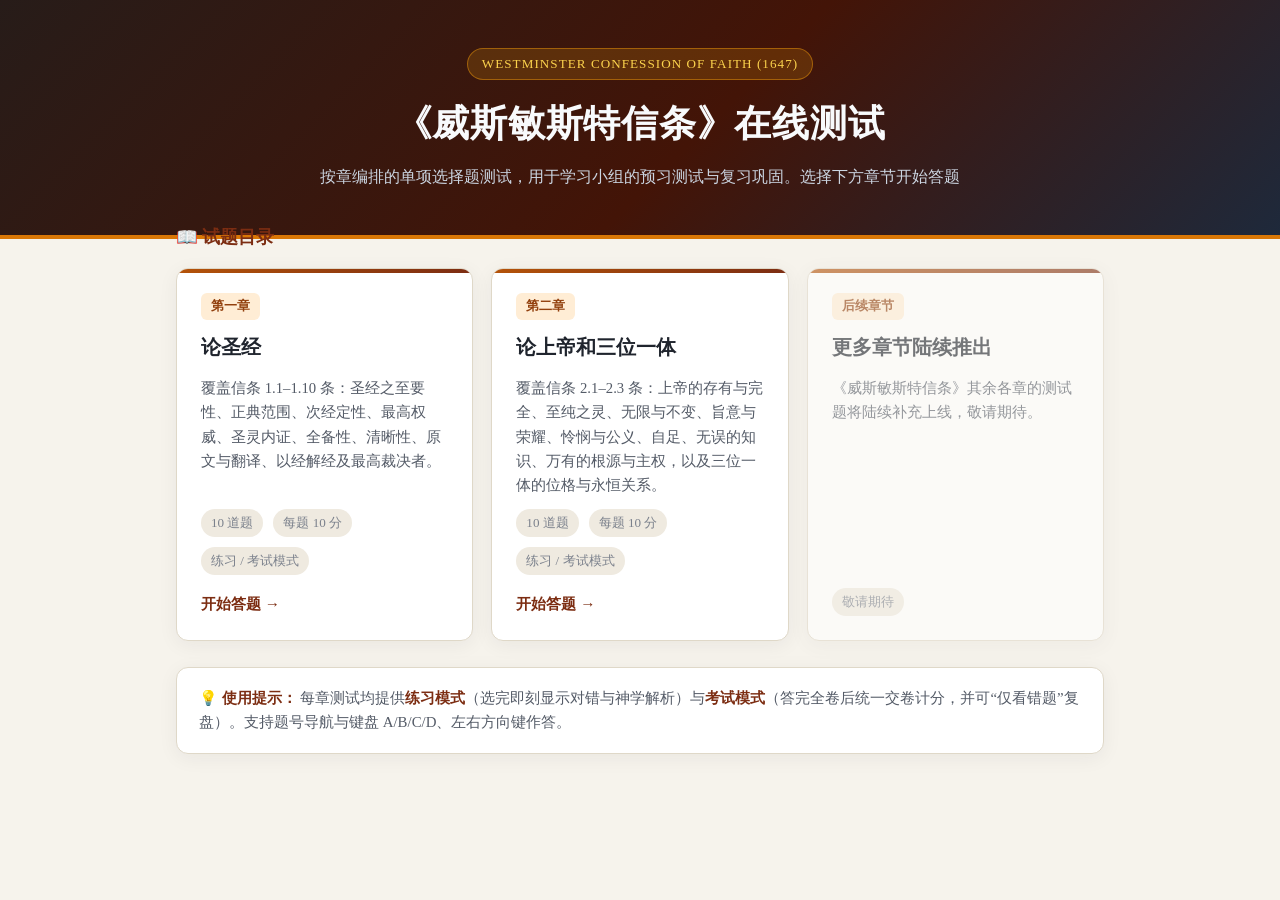
==== index.html @ 3a65b34b "Add quiz index/landing page" ====
<!DOCTYPE html>
<html lang="zh-CN">
<head>
  <meta charset="UTF-8" />
  <meta name="viewport" content="width=device-width, initial-scale=1.0" />
  <title>《威斯敏斯特信条》（1647）在线测试 · 试题目录</title>
  <style>
    :root {
      --bg-primary: #f6f3ec;
      --bg-card: #ffffff;
      --bg-subtle: #efeae0;
      --text-primary: #1f242d;
      --text-secondary: #545b67;
      --text-muted: #7b818c;
      --accent: #7c2d12;
      --accent-hover: #9a3412;
      --border: #dfd8c8;
      --shadow: 0 4px 20px rgba(31, 36, 45, 0.06);
      --radius: 12px;
    }

    * {
      box-sizing: border-box;
      margin: 0;
      padding: 0;
    }

    body {
      font-family: "PingFang SC", "Noto Serif SC", "Microsoft YaHei", "Source Han Serif SC", serif;
      background-color: var(--bg-primary);
      color: var(--text-primary);
      line-height: 1.65;
      padding-bottom: 60px;
    }

    .hero {
      background: linear-gradient(135deg, #271c19 0%, #431407 55%, #1e293b 100%);
      color: #f8fafc;
      padding: 48px 20px 44px;
      text-align: center;
      border-bottom: 4px solid #d97706;
    }

    .hero-badge {
      display: inline-block;
      background: rgba(245, 158, 11, 0.18);
      border: 1px solid rgba(245, 158, 11, 0.45);
      color: #fcd34d;
      font-size: 0.82rem;
      letter-spacing: 0.08em;
      padding: 4px 14px;
      border-radius: 999px;
      margin-bottom: 14px;
    }

    .hero h1 {
      font-size: clamp(1.6rem, 3.4vw, 2.3rem);
      font-weight: 700;
      margin-bottom: 10px;
      letter-spacing: 0.02em;
    }

    .hero p {
      color: #cbd5e1;
      font-size: 1rem;
      max-width: 680px;
      margin: 0 auto;
    }

    .container {
      max-width: 960px;
      margin: -20px auto 0;
      padding: 0 16px;
    }

    .section-title {
      font-size: 1.1rem;
      font-weight: 700;
      color: var(--accent);
      margin: 4px 0 16px;
      display: flex;
      align-items: center;
      gap: 8px;
    }

    .grid {
      display: grid;
      grid-template-columns: repeat(auto-fill, minmax(280px, 1fr));
      gap: 18px;
    }

    .card {
      background: var(--bg-card);
      border: 1px solid var(--border);
      border-radius: var(--radius);
      padding: 24px;
      box-shadow: var(--shadow);
      text-decoration: none;
      color: inherit;
      display: flex;
      flex-direction: column;
      gap: 12px;
      transition: transform 0.18s ease, box-shadow 0.18s ease, border-color 0.18s ease;
      position: relative;
      overflow: hidden;
    }

    .card::before {
      content: "";
      position: absolute;
      top: 0;
      left: 0;
      width: 100%;
      height: 4px;
      background: linear-gradient(90deg, #b45309, #7c2d12);
    }

    .card:hover {
      transform: translateY(-3px);
      box-shadow: 0 10px 30px rgba(124, 45, 18, 0.14);
      border-color: #d97706;
    }

    .card-chapter {
      font-size: 0.8rem;
      font-weight: 700;
      color: #92400e;
      background: #ffedd5;
      padding: 3px 10px;
      border-radius: 6px;
      align-self: flex-start;
    }

    .card h2 {
      font-size: 1.22rem;
      font-weight: 700;
      color: var(--text-primary);
    }

    .card p {
      font-size: 0.92rem;
      color: var(--text-secondary);
      flex-grow: 1;
    }

    .card-meta {
      display: flex;
      gap: 10px;
      flex-wrap: wrap;
      font-size: 0.82rem;
      color: var(--text-muted);
    }

    .card-meta span {
      background: var(--bg-subtle);
      padding: 3px 10px;
      border-radius: 999px;
    }

    .card-cta {
      font-weight: 700;
      color: var(--accent);
      font-size: 0.95rem;
      margin-top: 4px;
    }

    .card.coming {
      opacity: 0.6;
      cursor: not-allowed;
    }

    .card.coming:hover {
      transform: none;
      box-shadow: var(--shadow);
      border-color: var(--border);
    }

    .study-tip {
      background: var(--bg-card);
      border: 1px solid var(--border);
      border-radius: var(--radius);
      padding: 18px 22px;
      margin-top: 26px;
      box-shadow: var(--shadow);
      font-size: 0.93rem;
      color: var(--text-secondary);
    }

    .study-tip strong {
      color: var(--accent);
    }

    @media (max-width: 600px) {
      .hero {
        padding: 36px 16px 34px;
      }
    }
  </style>
</head>
<body>

  <header class="hero">
    <div class="hero-badge">WESTMINSTER CONFESSION OF FAITH (1647)</div>
    <h1>《威斯敏斯特信条》在线测试</h1>
    <p>按章编排的单项选择题测试，用于学习小组的预习测试与复习巩固。选择下方章节开始答题</p>
  </header>

  <main class="container">
    <h2 class="section-title">📖 试题目录</h2>

    <div class="grid">
      <a class="card" href="chapter1.html">
        <span class="card-chapter">第一章</span>
        <h2>论圣经</h2>
        <p>覆盖信条 1.1–1.10 条：圣经之至要性、正典范围、次经定性、最高权威、圣灵内证、全备性、清晰性、原文与翻译、以经解经及最高裁决者。</p>
        <div class="card-meta">
          <span>10 道题</span>
          <span>每题 10 分</span>
          <span>练习 / 考试模式</span>
        </div>
        <span class="card-cta">开始答题 →</span>
      </a>

      <a class="card" href="chapter2.html">
        <span class="card-chapter">第二章</span>
        <h2>论上帝和三位一体</h2>
        <p>覆盖信条 2.1–2.3 条：上帝的存有与完全、至纯之灵、无限与不变、旨意与荣耀、怜悯与公义、自足、无误的知识、万有的根源与主权，以及三位一体的位格与永恒关系。</p>
        <div class="card-meta">
          <span>10 道题</span>
          <span>每题 10 分</span>
          <span>练习 / 考试模式</span>
        </div>
        <span class="card-cta">开始答题 →</span>
      </a>

      <div class="card coming">
        <span class="card-chapter">后续章节</span>
        <h2>更多章节陆续推出</h2>
        <p>《威斯敏斯特信条》其余各章的测试题将陆续补充上线，敬请期待。</p>
        <div class="card-meta">
          <span>敬请期待</span>
        </div>
      </div>
    </div>

    <aside class="study-tip">
      💡 <strong>使用提示：</strong>
      每章测试均提供<strong>练习模式</strong>（选完即刻显示对错与神学解析）与<strong>考试模式</strong>（答完全卷后统一交卷计分，并可“仅看错题”复盘）。支持题号导航与键盘 A/B/C/D、左右方向键作答。
    </aside>
  </main>

</body>
</html>
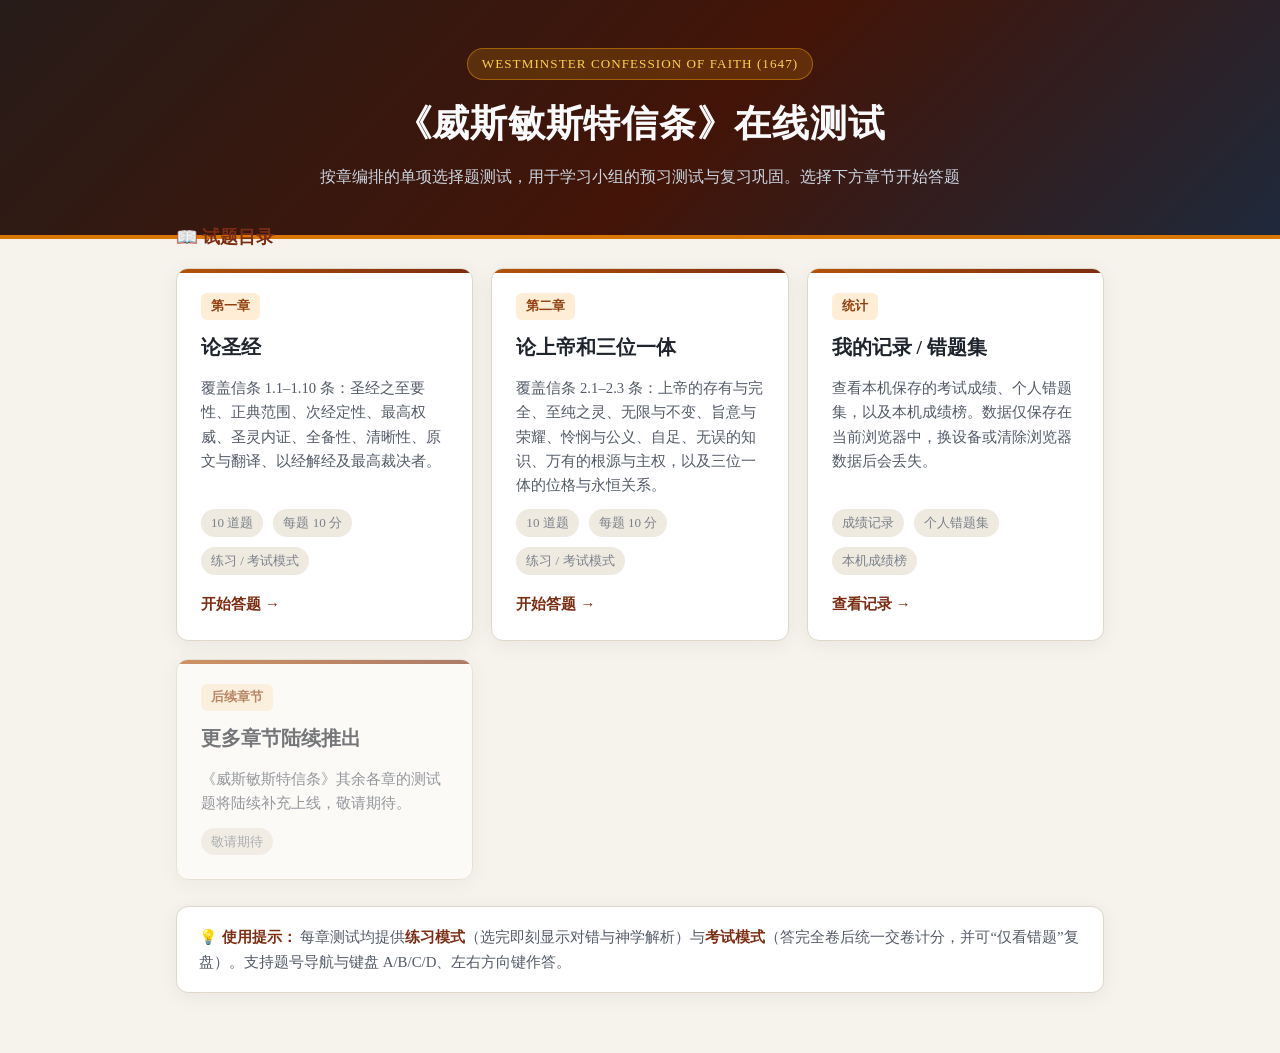
==== commit 202d84f8: "Add records entry card to landing page" ====
--- a/index.html
+++ b/index.html
@@ -233,6 +233,18 @@
         <span class="card-cta">开始答题 →</span>
       </a>
 
+      <a class="card" href="records.html">
+        <span class="card-chapter">统计</span>
+        <h2>我的记录 / 错题集</h2>
+        <p>查看本机保存的考试成绩、个人错题集，以及本机成绩榜。数据仅保存在当前浏览器中，换设备或清除浏览器数据后会丢失。</p>
+        <div class="card-meta">
+          <span>成绩记录</span>
+          <span>个人错题集</span>
+          <span>本机成绩榜</span>
+        </div>
+        <span class="card-cta">查看记录 →</span>
+      </a>
+
       <div class="card coming">
         <span class="card-chapter">后续章节</span>
         <h2>更多章节陆续推出</h2>
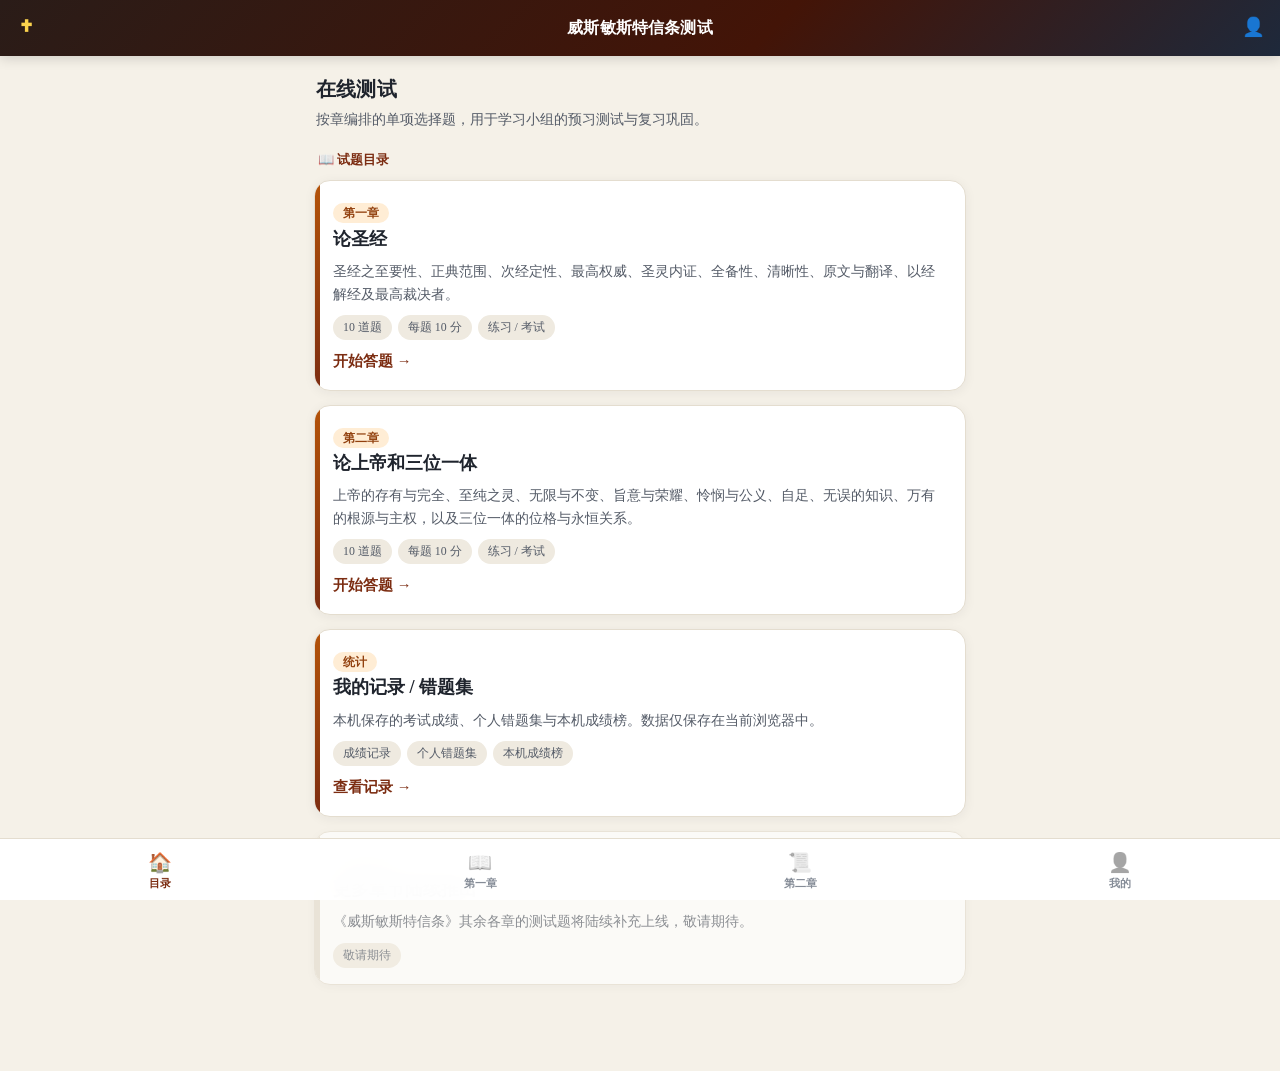
==== commit 0df5319d: "Redesign landing page as mobile web app" ====
--- a/index.html
+++ b/index.html
@@ -2,264 +2,86 @@
 <html lang="zh-CN">
 <head>
   <meta charset="UTF-8" />
-  <meta name="viewport" content="width=device-width, initial-scale=1.0" />
-  <title>《威斯敏斯特信条》（1647）在线测试 · 试题目录</title>
-  <style>
-    :root {
-      --bg-primary: #f6f3ec;
-      --bg-card: #ffffff;
-      --bg-subtle: #efeae0;
-      --text-primary: #1f242d;
-      --text-secondary: #545b67;
-      --text-muted: #7b818c;
-      --accent: #7c2d12;
-      --accent-hover: #9a3412;
-      --border: #dfd8c8;
-      --shadow: 0 4px 20px rgba(31, 36, 45, 0.06);
-      --radius: 12px;
-    }
-
-    * {
-      box-sizing: border-box;
-      margin: 0;
-      padding: 0;
-    }
-
-    body {
-      font-family: "PingFang SC", "Noto Serif SC", "Microsoft YaHei", "Source Han Serif SC", serif;
-      background-color: var(--bg-primary);
-      color: var(--text-primary);
-      line-height: 1.65;
-      padding-bottom: 60px;
-    }
-
-    .hero {
-      background: linear-gradient(135deg, #271c19 0%, #431407 55%, #1e293b 100%);
-      color: #f8fafc;
-      padding: 48px 20px 44px;
-      text-align: center;
-      border-bottom: 4px solid #d97706;
-    }
-
-    .hero-badge {
-      display: inline-block;
-      background: rgba(245, 158, 11, 0.18);
-      border: 1px solid rgba(245, 158, 11, 0.45);
-      color: #fcd34d;
-      font-size: 0.82rem;
-      letter-spacing: 0.08em;
-      padding: 4px 14px;
-      border-radius: 999px;
-      margin-bottom: 14px;
-    }
-
-    .hero h1 {
-      font-size: clamp(1.6rem, 3.4vw, 2.3rem);
-      font-weight: 700;
-      margin-bottom: 10px;
-      letter-spacing: 0.02em;
-    }
-
-    .hero p {
-      color: #cbd5e1;
-      font-size: 1rem;
-      max-width: 680px;
-      margin: 0 auto;
-    }
-
-    .container {
-      max-width: 960px;
-      margin: -20px auto 0;
-      padding: 0 16px;
-    }
-
-    .section-title {
-      font-size: 1.1rem;
-      font-weight: 700;
-      color: var(--accent);
-      margin: 4px 0 16px;
-      display: flex;
-      align-items: center;
-      gap: 8px;
-    }
-
-    .grid {
-      display: grid;
-      grid-template-columns: repeat(auto-fill, minmax(280px, 1fr));
-      gap: 18px;
-    }
-
-    .card {
-      background: var(--bg-card);
-      border: 1px solid var(--border);
-      border-radius: var(--radius);
-      padding: 24px;
-      box-shadow: var(--shadow);
-      text-decoration: none;
-      color: inherit;
-      display: flex;
-      flex-direction: column;
-      gap: 12px;
-      transition: transform 0.18s ease, box-shadow 0.18s ease, border-color 0.18s ease;
-      position: relative;
-      overflow: hidden;
-    }
-
-    .card::before {
-      content: "";
-      position: absolute;
-      top: 0;
-      left: 0;
-      width: 100%;
-      height: 4px;
-      background: linear-gradient(90deg, #b45309, #7c2d12);
-    }
-
-    .card:hover {
-      transform: translateY(-3px);
-      box-shadow: 0 10px 30px rgba(124, 45, 18, 0.14);
-      border-color: #d97706;
-    }
-
-    .card-chapter {
-      font-size: 0.8rem;
-      font-weight: 700;
-      color: #92400e;
-      background: #ffedd5;
-      padding: 3px 10px;
-      border-radius: 6px;
-      align-self: flex-start;
-    }
-
-    .card h2 {
-      font-size: 1.22rem;
-      font-weight: 700;
-      color: var(--text-primary);
-    }
-
-    .card p {
-      font-size: 0.92rem;
-      color: var(--text-secondary);
-      flex-grow: 1;
-    }
-
-    .card-meta {
-      display: flex;
-      gap: 10px;
-      flex-wrap: wrap;
-      font-size: 0.82rem;
-      color: var(--text-muted);
-    }
-
-    .card-meta span {
-      background: var(--bg-subtle);
-      padding: 3px 10px;
-      border-radius: 999px;
-    }
-
-    .card-cta {
-      font-weight: 700;
-      color: var(--accent);
-      font-size: 0.95rem;
-      margin-top: 4px;
-    }
-
-    .card.coming {
-      opacity: 0.6;
-      cursor: not-allowed;
-    }
-
-    .card.coming:hover {
-      transform: none;
-      box-shadow: var(--shadow);
-      border-color: var(--border);
-    }
-
-    .study-tip {
-      background: var(--bg-card);
-      border: 1px solid var(--border);
-      border-radius: var(--radius);
-      padding: 18px 22px;
-      margin-top: 26px;
-      box-shadow: var(--shadow);
-      font-size: 0.93rem;
-      color: var(--text-secondary);
-    }
-
-    .study-tip strong {
-      color: var(--accent);
-    }
-
-    @media (max-width: 600px) {
-      .hero {
-        padding: 36px 16px 34px;
-      }
-    }
-  </style>
+  <meta name="viewport" content="width=device-width, initial-scale=1.0, viewport-fit=cover" />
+  <meta name="theme-color" content="#431407" />
+  <meta name="apple-mobile-web-app-capable" content="yes" />
+  <meta name="mobile-web-app-capable" content="yes" />
+  <meta name="apple-mobile-web-app-status-bar-style" content="black-translucent" />
+  <meta name="apple-mobile-web-app-title" content="威敏信条测试" />
+  <title>《威斯敏斯特信条》在线测试</title>
+  <link rel="stylesheet" href="app.css" />
+  <script src="app.js"></script>
 </head>
 <body>
 
-  <header class="hero">
-    <div class="hero-badge">WESTMINSTER CONFESSION OF FAITH (1647)</div>
-    <h1>《威斯敏斯特信条》在线测试</h1>
-    <p>按章编排的单项选择题测试，用于学习小组的预习测试与复习巩固。选择下方章节开始答题</p>
+  <header class="appbar">
+    <span class="appbar-btn" aria-hidden="true">✝</span>
+    <div class="appbar-title">威斯敏斯特信条测试</div>
+    <a class="appbar-btn" href="records.html" aria-label="我的记录">👤</a>
   </header>
 
-  <main class="container">
-    <h2 class="section-title">📖 试题目录</h2>
+  <main class="app-main">
+    <div class="page-head">
+      <h1>在线测试</h1>
+      <p>按章编排的单项选择题，用于学习小组的预习测试与复习巩固。</p>
+    </div>
 
-    <div class="grid">
-      <a class="card" href="chapter1.html">
-        <span class="card-chapter">第一章</span>
+    <div class="section-label">📖 试题目录</div>
+
+    <div class="chapter-list">
+      <a class="chapter-card" href="chapter1.html">
+        <span class="tag chip brand">第一章</span>
         <h2>论圣经</h2>
-        <p>覆盖信条 1.1–1.10 条：圣经之至要性、正典范围、次经定性、最高权威、圣灵内证、全备性、清晰性、原文与翻译、以经解经及最高裁决者。</p>
-        <div class="card-meta">
-          <span>10 道题</span>
-          <span>每题 10 分</span>
-          <span>练习 / 考试模式</span>
+        <p>圣经之至要性、正典范围、次经定性、最高权威、圣灵内证、全备性、清晰性、原文与翻译、以经解经及最高裁决者。</p>
+        <div class="meta-chips">
+          <span class="chip">10 道题</span>
+          <span class="chip">每题 10 分</span>
+          <span class="chip">练习 / 考试</span>
         </div>
         <span class="card-cta">开始答题 →</span>
       </a>
 
-      <a class="card" href="chapter2.html">
-        <span class="card-chapter">第二章</span>
+      <a class="chapter-card" href="chapter2.html">
+        <span class="tag chip brand">第二章</span>
         <h2>论上帝和三位一体</h2>
-        <p>覆盖信条 2.1–2.3 条：上帝的存有与完全、至纯之灵、无限与不变、旨意与荣耀、怜悯与公义、自足、无误的知识、万有的根源与主权，以及三位一体的位格与永恒关系。</p>
-        <div class="card-meta">
-          <span>10 道题</span>
-          <span>每题 10 分</span>
-          <span>练习 / 考试模式</span>
+        <p>上帝的存有与完全、至纯之灵、无限与不变、旨意与荣耀、怜悯与公义、自足、无误的知识、万有的根源与主权，以及三位一体的位格与永恒关系。</p>
+        <div class="meta-chips">
+          <span class="chip">10 道题</span>
+          <span class="chip">每题 10 分</span>
+          <span class="chip">练习 / 考试</span>
         </div>
         <span class="card-cta">开始答题 →</span>
       </a>
 
-      <a class="card" href="records.html">
-        <span class="card-chapter">统计</span>
+      <a class="chapter-card" href="records.html">
+        <span class="tag chip brand">统计</span>
         <h2>我的记录 / 错题集</h2>
-        <p>查看本机保存的考试成绩、个人错题集，以及本机成绩榜。数据仅保存在当前浏览器中，换设备或清除浏览器数据后会丢失。</p>
-        <div class="card-meta">
-          <span>成绩记录</span>
-          <span>个人错题集</span>
-          <span>本机成绩榜</span>
+        <p>本机保存的考试成绩、个人错题集与本机成绩榜。数据仅保存在当前浏览器中。</p>
+        <div class="meta-chips">
+          <span class="chip">成绩记录</span>
+          <span class="chip">个人错题集</span>
+          <span class="chip">本机成绩榜</span>
         </div>
         <span class="card-cta">查看记录 →</span>
       </a>
 
-      <div class="card coming">
-        <span class="card-chapter">后续章节</span>
+      <div class="chapter-card coming">
+        <span class="tag chip">后续章节</span>
         <h2>更多章节陆续推出</h2>
         <p>《威斯敏斯特信条》其余各章的测试题将陆续补充上线，敬请期待。</p>
-        <div class="card-meta">
-          <span>敬请期待</span>
+        <div class="meta-chips">
+          <span class="chip">敬请期待</span>
         </div>
       </div>
     </div>
+  </main>
 
-    <aside class="study-tip">
-      💡 <strong>使用提示：</strong>
-      每章测试均提供<strong>练习模式</strong>（选完即刻显示对错与神学解析）与<strong>考试模式</strong>（答完全卷后统一交卷计分，并可“仅看错题”复盘）。支持题号导航与键盘 A/B/C/D、左右方向键作答。
-    </aside>
-  </main>
+  <nav class="tabbar">
+    <a class="tab-item" href="index.html"><span class="ico">🏠</span>目录</a>
+    <a class="tab-item" href="chapter1.html"><span class="ico">📖</span>第一章</a>
+    <a class="tab-item" href="chapter2.html"><span class="ico">📜</span>第二章</a>
+    <a class="tab-item" href="records.html"><span class="ico">👤</span>我的</a>
+  </nav>
 
 </body>
 </html>
--- a/app.css
+++ b/app.css
@@ -0,0 +1,612 @@
+:root {
+  --bg: #f5f1e8;
+  --surface: #ffffff;
+  --surface-2: #efeae0;
+  --text: #1f242d;
+  --text-2: #545b67;
+  --muted: #858c97;
+  --brand: #7c2d12;
+  --brand-2: #b45309;
+  --brand-soft: #ffedd5;
+  --border: #e4ddcf;
+  --ok-bg: #ecfdf5;
+  --ok: #059669;
+  --ok-text: #065f46;
+  --bad-bg: #fef2f2;
+  --bad: #ef4444;
+  --bad-text: #991b1b;
+  --radius: 16px;
+  --radius-sm: 10px;
+  --shadow: 0 2px 12px rgba(31, 36, 45, 0.06);
+  --appbar-h: 56px;
+  --tabbar-h: 62px;
+}
+
+* {
+  box-sizing: border-box;
+  -webkit-tap-highlight-color: transparent;
+}
+
+html, body {
+  margin: 0;
+  padding: 0;
+}
+
+body {
+  font-family: "PingFang SC", "Noto Serif SC", "Microsoft YaHei", "Source Han Serif SC", serif;
+  background: var(--bg);
+  color: var(--text);
+  line-height: 1.6;
+  -webkit-font-smoothing: antialiased;
+  overscroll-behavior-y: none;
+}
+
+a { color: inherit; }
+
+/* ===== App bar ===== */
+.appbar {
+  position: fixed;
+  top: 0;
+  left: 0;
+  right: 0;
+  z-index: 50;
+  height: calc(var(--appbar-h) + env(safe-area-inset-top));
+  padding: env(safe-area-inset-top) 6px 0;
+  display: flex;
+  align-items: center;
+  background: linear-gradient(135deg, #2a1c18 0%, #431407 60%, #1e293b 100%);
+  color: #fff;
+  box-shadow: 0 2px 12px rgba(0, 0, 0, 0.16);
+}
+
+.appbar-btn {
+  flex: 0 0 auto;
+  min-width: 42px;
+  height: 42px;
+  display: inline-flex;
+  align-items: center;
+  justify-content: center;
+  border-radius: 10px;
+  color: #fcd34d;
+  text-decoration: none;
+  font-size: 1.15rem;
+  background: transparent;
+  border: none;
+  cursor: pointer;
+}
+
+.appbar-btn:active { background: rgba(255, 255, 255, 0.12); }
+
+.appbar-title {
+  flex: 1;
+  text-align: center;
+  font-size: 1rem;
+  font-weight: 700;
+  letter-spacing: 0.01em;
+  padding: 0 4px;
+  white-space: nowrap;
+  overflow: hidden;
+  text-overflow: ellipsis;
+}
+
+/* ===== Tab bar ===== */
+.tabbar {
+  position: fixed;
+  bottom: 0;
+  left: 0;
+  right: 0;
+  z-index: 50;
+  height: calc(var(--tabbar-h) + env(safe-area-inset-bottom));
+  padding-bottom: env(safe-area-inset-bottom);
+  display: flex;
+  background: rgba(255, 255, 255, 0.97);
+  -webkit-backdrop-filter: blur(12px);
+  backdrop-filter: blur(12px);
+  border-top: 1px solid var(--border);
+}
+
+.tab-item {
+  flex: 1;
+  display: flex;
+  flex-direction: column;
+  align-items: center;
+  justify-content: center;
+  gap: 3px;
+  text-decoration: none;
+  color: var(--muted);
+  font-size: 0.68rem;
+  font-weight: 600;
+  padding-top: 6px;
+}
+
+.tab-item .ico { font-size: 1.2rem; line-height: 1; filter: grayscale(1) opacity(0.6); }
+.tab-item.active { color: var(--brand); }
+.tab-item.active .ico { filter: none; }
+
+/* ===== Main ===== */
+.app-main {
+  max-width: 680px;
+  margin: 0 auto;
+  padding: calc(var(--appbar-h) + env(safe-area-inset-top) + 12px) 14px
+    calc(var(--tabbar-h) + env(safe-area-inset-bottom) + 24px);
+}
+
+.page-head {
+  margin: 2px 2px 14px;
+}
+
+.page-head h1 {
+  font-size: 1.22rem;
+  font-weight: 800;
+  margin: 0 0 4px;
+  letter-spacing: 0.01em;
+}
+
+.page-head p {
+  margin: 0;
+  font-size: 0.86rem;
+  color: var(--text-2);
+}
+
+.section-label {
+  font-size: 0.82rem;
+  font-weight: 700;
+  color: var(--brand);
+  margin: 18px 4px 10px;
+  display: flex;
+  align-items: center;
+  gap: 6px;
+}
+
+/* ===== Card ===== */
+.card {
+  background: var(--surface);
+  border: 1px solid var(--border);
+  border-radius: var(--radius);
+  padding: 18px 16px;
+  box-shadow: var(--shadow);
+  margin-bottom: 14px;
+}
+
+.card > h2 {
+  font-size: 1.02rem;
+  color: var(--brand);
+  margin: 0 0 12px;
+  display: flex;
+  align-items: center;
+  gap: 8px;
+}
+
+/* ===== Buttons ===== */
+.btn {
+  display: inline-flex;
+  align-items: center;
+  justify-content: center;
+  gap: 6px;
+  border: 1px solid var(--border);
+  background: #fff;
+  color: var(--text);
+  font-family: inherit;
+  font-size: 0.92rem;
+  font-weight: 600;
+  padding: 11px 16px;
+  border-radius: 12px;
+  cursor: pointer;
+  min-height: 44px;
+  transition: transform 0.06s, background 0.15s, border-color 0.15s, color 0.15s;
+}
+
+.btn:active { transform: scale(0.98); }
+.btn-primary {
+  background: var(--brand);
+  border-color: var(--brand);
+  color: #fff;
+}
+.btn-primary:active { background: #9a3412; }
+.btn-primary:disabled { opacity: 0.45; }
+.btn-outline:active { border-color: var(--brand); color: var(--brand); }
+.btn-danger { color: var(--bad-text); border-color: #f3c9c9; }
+.btn-block { width: 100%; }
+.btn-sm { min-height: 38px; padding: 8px 12px; font-size: 0.86rem; border-radius: 10px; }
+
+/* ===== Segmented control ===== */
+.segmented {
+  display: flex;
+  background: var(--surface-2);
+  border-radius: 12px;
+  padding: 4px;
+  gap: 4px;
+}
+
+.segmented button {
+  flex: 1;
+  border: none;
+  background: transparent;
+  color: var(--text-2);
+  font-family: inherit;
+  font-size: 0.88rem;
+  font-weight: 700;
+  padding: 9px 6px;
+  border-radius: 9px;
+  cursor: pointer;
+  min-height: 40px;
+}
+
+.segmented button.active {
+  background: var(--brand);
+  color: #fff;
+  box-shadow: 0 2px 8px rgba(124, 45, 18, 0.28);
+}
+
+/* ===== Field ===== */
+.field {
+  display: flex;
+  align-items: center;
+  gap: 10px;
+  background: var(--surface-2);
+  border-radius: 12px;
+  padding: 8px 14px;
+  margin-top: 10px;
+}
+
+.field label { font-size: 0.86rem; font-weight: 700; color: var(--text-2); flex: 0 0 auto; }
+
+.field input {
+  flex: 1;
+  min-width: 0;
+  border: none;
+  background: transparent;
+  font-family: inherit;
+  font-size: 0.98rem;
+  color: var(--text);
+  outline: none;
+  padding: 6px 0;
+}
+
+/* ===== Progress ===== */
+.progress-sticky {
+  position: sticky;
+  top: calc(var(--appbar-h) + env(safe-area-inset-top));
+  z-index: 30;
+  background: var(--bg);
+  padding: 10px 2px 8px;
+  margin-bottom: 6px;
+}
+
+.progress {
+  height: 8px;
+  background: #e6dfcf;
+  border-radius: 999px;
+  overflow: hidden;
+}
+
+.progress > i {
+  display: block;
+  height: 100%;
+  width: 0;
+  background: linear-gradient(90deg, var(--brand-2), var(--brand));
+  border-radius: 999px;
+  transition: width 0.3s ease;
+}
+
+.stat-line {
+  display: flex;
+  justify-content: space-between;
+  gap: 10px;
+  margin-top: 8px;
+  font-size: 0.82rem;
+  color: var(--text-2);
+  font-weight: 600;
+}
+
+.stat-line b { color: var(--brand); }
+
+/* ===== Question nav grid ===== */
+.qnav-card {
+  background: var(--surface);
+  border: 1px solid var(--border);
+  border-radius: var(--radius);
+  padding: 12px 14px;
+  margin-bottom: 14px;
+  box-shadow: var(--shadow);
+}
+
+.qnav-head {
+  display: flex;
+  justify-content: space-between;
+  align-items: center;
+  gap: 8px;
+  font-size: 0.8rem;
+  color: var(--text-2);
+  margin-bottom: 10px;
+}
+
+.qnav {
+  display: grid;
+  grid-template-columns: repeat(auto-fill, minmax(40px, 1fr));
+  gap: 8px;
+}
+
+.qnav button {
+  height: 42px;
+  border-radius: 10px;
+  border: 1px solid var(--border);
+  background: #fff;
+  font-family: inherit;
+  font-size: 0.9rem;
+  font-weight: 700;
+  color: var(--text-2);
+  cursor: pointer;
+}
+
+.qnav button.current { outline: 2px solid var(--brand); outline-offset: 1px; }
+.qnav button.answered { background: #fef3c7; border-color: #f59e0b; color: #92400e; }
+.qnav button.correct { background: var(--ok-bg); border-color: var(--ok); color: var(--ok-text); }
+.qnav button.wrong { background: var(--bad-bg); border-color: var(--bad); color: var(--bad-text); }
+
+/* ===== Question card ===== */
+.qcard {
+  background: var(--surface);
+  border: 1px solid var(--border);
+  border-radius: var(--radius);
+  padding: 18px 16px;
+  box-shadow: var(--shadow);
+  margin-bottom: 14px;
+}
+
+.q-head {
+  display: flex;
+  justify-content: space-between;
+  align-items: center;
+  gap: 8px;
+  margin-bottom: 10px;
+}
+
+.q-num {
+  font-size: 0.8rem;
+  font-weight: 800;
+  color: var(--brand);
+  background: var(--brand-soft);
+  padding: 3px 11px;
+  border-radius: 8px;
+}
+
+.q-tag {
+  font-size: 0.74rem;
+  color: var(--text-2);
+  background: var(--surface-2);
+  padding: 3px 10px;
+  border-radius: 8px;
+  max-width: 62%;
+  text-align: right;
+  overflow: hidden;
+  text-overflow: ellipsis;
+  white-space: nowrap;
+}
+
+.q-title {
+  font-size: 1.02rem;
+  font-weight: 700;
+  line-height: 1.6;
+  margin: 0 0 15px;
+}
+
+.options { display: flex; flex-direction: column; gap: 10px; }
+
+.opt {
+  display: flex;
+  align-items: flex-start;
+  gap: 12px;
+  width: 100%;
+  text-align: left;
+  padding: 13px 14px;
+  border: 1.5px solid var(--border);
+  border-radius: 12px;
+  background: #fff;
+  font-family: inherit;
+  font-size: 0.96rem;
+  line-height: 1.55;
+  color: var(--text);
+  cursor: pointer;
+  min-height: 48px;
+  transition: border-color 0.15s, background 0.15s;
+}
+
+.opt .key {
+  flex: 0 0 auto;
+  width: 28px;
+  height: 28px;
+  border-radius: 50%;
+  background: var(--surface-2);
+  color: var(--text-2);
+  font-weight: 800;
+  font-size: 0.86rem;
+  display: flex;
+  align-items: center;
+  justify-content: center;
+  margin-top: 1px;
+}
+
+.opt:active { border-color: var(--brand); }
+.opt.selected { border-color: #d97706; background: #fffbeb; }
+.opt.selected .key { background: #d97706; color: #fff; }
+.opt.correct { border-color: var(--ok); background: var(--ok-bg); color: var(--ok-text); }
+.opt.correct .key { background: var(--ok); color: #fff; }
+.opt.wrong { border-color: var(--bad); background: var(--bad-bg); color: var(--bad-text); }
+.opt.wrong .key { background: var(--bad); color: #fff; }
+.opt:disabled { cursor: default; }
+
+.explain {
+  margin-top: 14px;
+  padding: 13px 15px;
+  border-radius: 12px;
+  background: #f8fafc;
+  border-left: 4px solid var(--brand);
+  font-size: 0.92rem;
+  color: #334155;
+  display: none;
+}
+
+.explain.visible { display: block; }
+
+.explain-head { font-weight: 800; margin-bottom: 5px; }
+.explain-head.is-correct { color: var(--ok-text); }
+.explain-head.is-wrong { color: var(--bad-text); }
+
+.qactions {
+  display: flex;
+  gap: 10px;
+  align-items: center;
+  margin-top: 16px;
+  padding-top: 14px;
+  border-top: 1px solid var(--border);
+}
+
+.qactions .pos {
+  flex: 1;
+  text-align: center;
+  font-size: 0.82rem;
+  color: var(--muted);
+  font-weight: 600;
+}
+
+/* ===== Result banner ===== */
+.result {
+  background: linear-gradient(135deg, #fffbeb, #fef3c7);
+  border: 1.5px solid #f59e0b;
+  border-radius: var(--radius);
+  padding: 20px 16px;
+  text-align: center;
+  margin-bottom: 14px;
+  display: none;
+}
+
+.result.visible { display: block; }
+.result .cap { font-size: 0.84rem; color: #92400e; font-weight: 700; }
+.result .score { font-size: 2.4rem; font-weight: 900; color: var(--brand); line-height: 1.15; margin: 4px 0; }
+.result .fb { font-size: 0.94rem; color: #78350f; font-weight: 600; margin-bottom: 12px; }
+.result .row { display: flex; gap: 8px; justify-content: center; flex-wrap: wrap; }
+
+/* ===== Landing chapter cards ===== */
+.chapter-list { display: flex; flex-direction: column; gap: 14px; }
+
+.chapter-card {
+  position: relative;
+  display: block;
+  text-decoration: none;
+  color: inherit;
+  background: var(--surface);
+  border: 1px solid var(--border);
+  border-radius: var(--radius);
+  padding: 18px 18px 16px;
+  box-shadow: var(--shadow);
+  overflow: hidden;
+}
+
+.chapter-card::before {
+  content: "";
+  position: absolute;
+  left: 0;
+  top: 0;
+  bottom: 0;
+  width: 5px;
+  background: linear-gradient(180deg, var(--brand-2), var(--brand));
+}
+
+.chapter-card:active { transform: scale(0.99); }
+.chapter-card .tag { margin-bottom: 8px; }
+.chapter-card h2 { font-size: 1.14rem; margin: 0 0 6px; }
+.chapter-card p { font-size: 0.88rem; color: var(--text-2); margin: 0 0 10px; }
+
+.meta-chips { display: flex; gap: 6px; flex-wrap: wrap; }
+.chip {
+  font-size: 0.74rem;
+  color: var(--text-2);
+  background: var(--surface-2);
+  padding: 3px 10px;
+  border-radius: 999px;
+}
+.chip.brand { background: var(--brand-soft); color: #92400e; font-weight: 700; }
+
+.card-cta { display: block; margin-top: 10px; font-weight: 800; color: var(--brand); font-size: 0.92rem; }
+
+.chapter-card.coming { opacity: 0.65; }
+.chapter-card.coming::before { background: var(--border); }
+
+/* ===== Records ===== */
+.stats-grid { display: grid; grid-template-columns: repeat(3, 1fr); gap: 10px; }
+
+.stat-box {
+  background: var(--surface-2);
+  border-radius: 14px;
+  padding: 14px 8px;
+  text-align: center;
+}
+
+.stat-box .num { font-size: 1.5rem; font-weight: 900; color: var(--brand); line-height: 1.1; }
+.stat-box .lbl { font-size: 0.74rem; color: var(--muted); margin-top: 4px; }
+
+.record-row {
+  display: flex;
+  align-items: center;
+  justify-content: space-between;
+  gap: 10px;
+  padding: 12px 2px;
+  border-bottom: 1px solid var(--border);
+  font-size: 0.9rem;
+}
+
+.record-row:last-child { border-bottom: none; }
+.record-row .when { color: var(--muted); font-size: 0.78rem; }
+.record-row .sc { font-weight: 800; color: var(--brand); font-size: 1.05rem; white-space: nowrap; }
+
+.rank-row {
+  display: flex;
+  align-items: center;
+  gap: 12px;
+  padding: 12px 2px;
+  border-bottom: 1px solid var(--border);
+}
+
+.rank-row:last-child { border-bottom: none; }
+.rank-no {
+  flex: 0 0 30px;
+  height: 30px;
+  border-radius: 50%;
+  background: var(--surface-2);
+  color: var(--text-2);
+  font-weight: 800;
+  font-size: 0.86rem;
+  display: flex;
+  align-items: center;
+  justify-content: center;
+}
+.rank-row.top .rank-no { background: #fde68a; color: #92400e; }
+.rank-row .who { flex: 1; font-weight: 700; }
+.rank-row .detail { font-size: 0.78rem; color: var(--muted); font-weight: 600; }
+.rank-row .best { font-weight: 800; color: var(--brand); }
+
+.wrong-item {
+  border: 1px solid var(--border);
+  border-left: 4px solid var(--bad);
+  border-radius: 12px;
+  padding: 14px;
+  margin-bottom: 12px;
+  background: #fff;
+}
+
+.wrong-head { display: flex; justify-content: space-between; gap: 8px; flex-wrap: wrap; margin-bottom: 8px; }
+.wrong-q { font-size: 0.96rem; margin: 6px 0 10px; font-weight: 600; }
+.ans-line { font-size: 0.88rem; margin: 3px 0; display: flex; gap: 6px; }
+.ans-line .k { color: var(--muted); flex: 0 0 auto; }
+.ans-picked { color: var(--bad-text); font-weight: 700; }
+.ans-correct { color: var(--ok-text); font-weight: 700; }
+.wrong-item .explain { display: block; }
+
+.empty { text-align: center; color: var(--muted); padding: 20px 8px; font-size: 0.92rem; }
+.hint { font-size: 0.82rem; color: var(--muted); margin-top: 10px; line-height: 1.65; }
+.muted { color: var(--muted); }
+
+@media (min-width: 720px) {
+  .app-main { padding-top: calc(var(--appbar-h) + 16px); }
+}
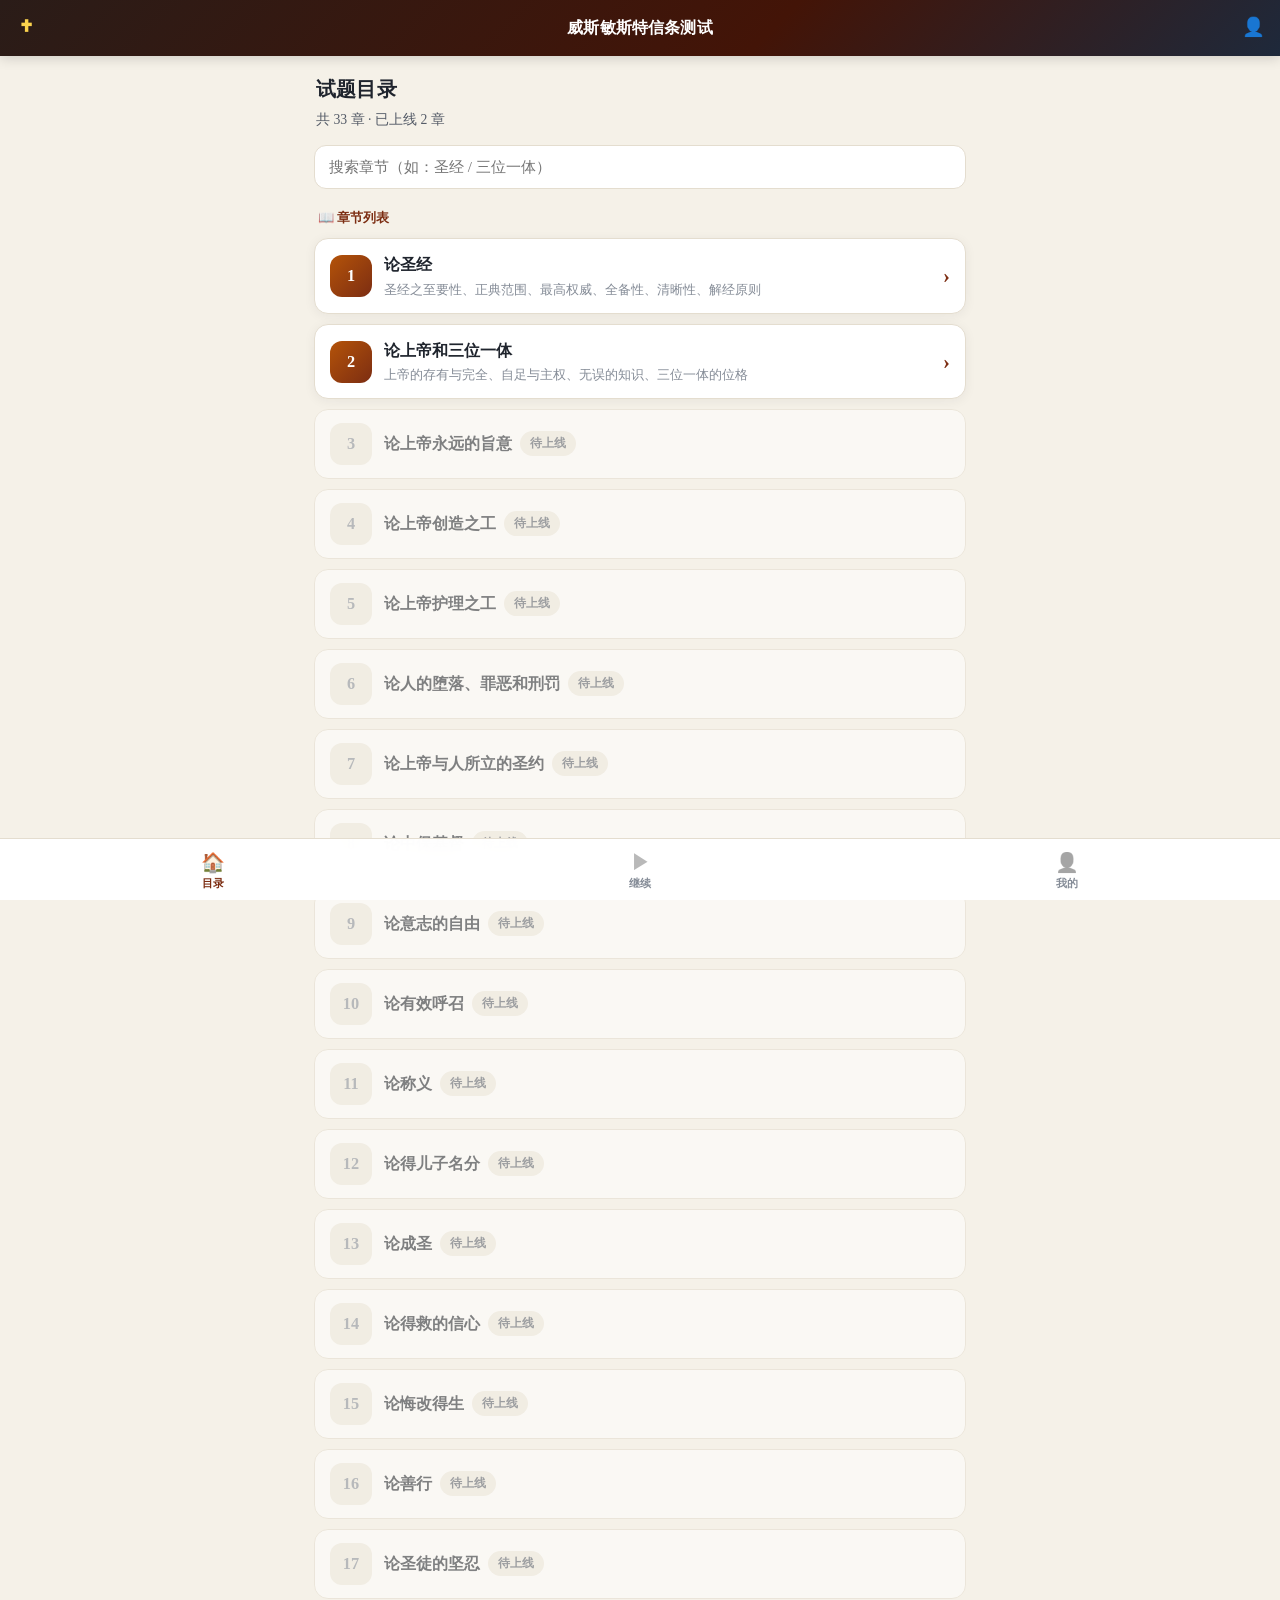
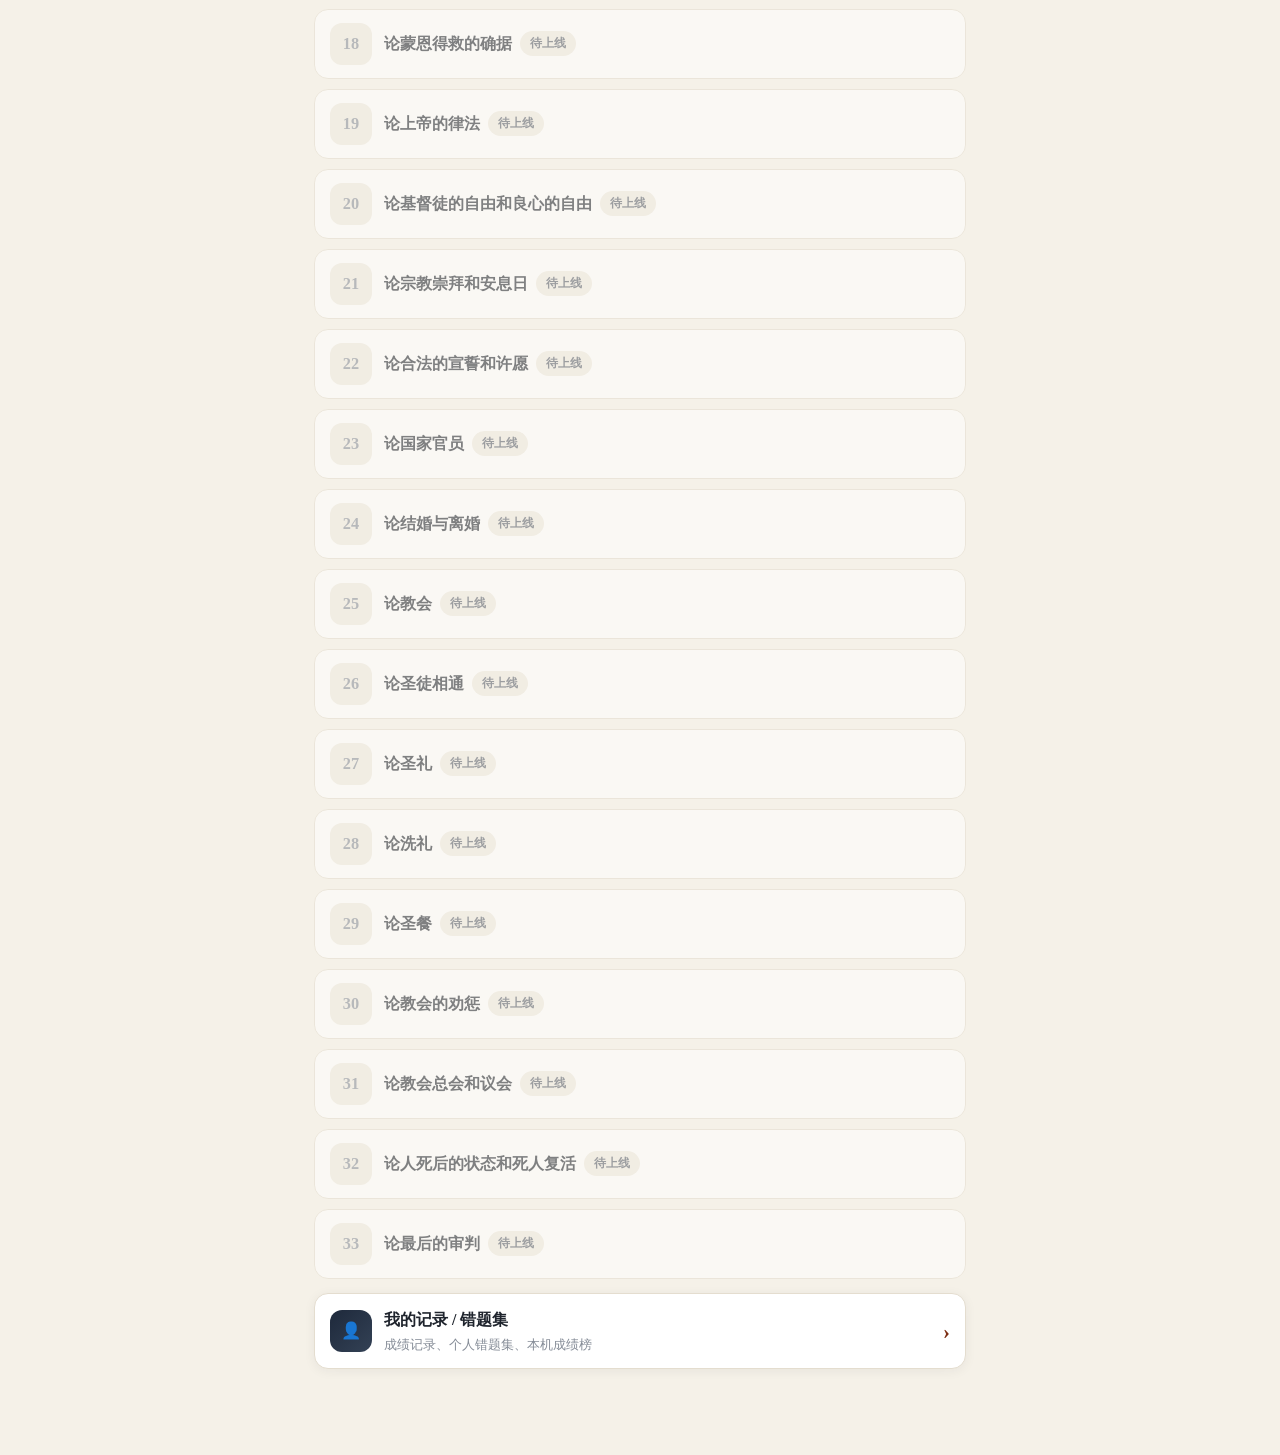
==== commit 269a58ee: "Chapter list page: render 33 chapters from data with search" ====
--- a/index.html
+++ b/index.html
@@ -11,6 +11,7 @@
   <title>《威斯敏斯特信条》在线测试</title>
   <link rel="stylesheet" href="app.css" />
   <script src="app.js"></script>
+  <script src="chapters.js"></script>
 </head>
 <body>
 
@@ -22,66 +23,74 @@
 
   <main class="app-main">
     <div class="page-head">
-      <h1>在线测试</h1>
-      <p>按章编排的单项选择题，用于学习小组的预习测试与复习巩固。</p>
+      <h1>试题目录</h1>
+      <p id="listSummary">共 33 章</p>
     </div>
 
-    <div class="section-label">📖 试题目录</div>
+    <div style="margin-bottom:12px;">
+      <input id="chapterFilter" class="filter-input" type="text" placeholder="搜索章节（如：圣经 / 三位一体）" oninput="renderChapters()" />
+    </div>
 
-    <div class="chapter-list">
-      <a class="chapter-card" href="chapter1.html">
-        <span class="tag chip brand">第一章</span>
-        <h2>论圣经</h2>
-        <p>圣经之至要性、正典范围、次经定性、最高权威、圣灵内证、全备性、清晰性、原文与翻译、以经解经及最高裁决者。</p>
-        <div class="meta-chips">
-          <span class="chip">10 道题</span>
-          <span class="chip">每题 10 分</span>
-          <span class="chip">练习 / 考试</span>
-        </div>
-        <span class="card-cta">开始答题 →</span>
-      </a>
+    <div class="section-label">📖 章节列表</div>
+    <div class="chapter-list" id="chapterList"></div>
 
-      <a class="chapter-card" href="chapter2.html">
-        <span class="tag chip brand">第二章</span>
-        <h2>论上帝和三位一体</h2>
-        <p>上帝的存有与完全、至纯之灵、无限与不变、旨意与荣耀、怜悯与公义、自足、无误的知识、万有的根源与主权，以及三位一体的位格与永恒关系。</p>
-        <div class="meta-chips">
-          <span class="chip">10 道题</span>
-          <span class="chip">每题 10 分</span>
-          <span class="chip">练习 / 考试</span>
-        </div>
-        <span class="card-cta">开始答题 →</span>
-      </a>
-
-      <a class="chapter-card" href="records.html">
-        <span class="tag chip brand">统计</span>
-        <h2>我的记录 / 错题集</h2>
-        <p>本机保存的考试成绩、个人错题集与本机成绩榜。数据仅保存在当前浏览器中。</p>
-        <div class="meta-chips">
-          <span class="chip">成绩记录</span>
-          <span class="chip">个人错题集</span>
-          <span class="chip">本机成绩榜</span>
-        </div>
-        <span class="card-cta">查看记录 →</span>
-      </a>
-
-      <div class="chapter-card coming">
-        <span class="tag chip">后续章节</span>
-        <h2>更多章节陆续推出</h2>
-        <p>《威斯敏斯特信条》其余各章的测试题将陆续补充上线，敬请期待。</p>
-        <div class="meta-chips">
-          <span class="chip">敬请期待</span>
-        </div>
+    <a class="chapter-row" href="records.html" style="margin-top:14px;">
+      <div class="num" style="background:linear-gradient(135deg,#1e293b,#334155);">👤</div>
+      <div class="info">
+        <h3>我的记录 / 错题集</h3>
+        <p>成绩记录、个人错题集、本机成绩榜</p>
       </div>
-    </div>
+      <div class="go">›</div>
+    </a>
   </main>
 
   <nav class="tabbar">
     <a class="tab-item" href="index.html"><span class="ico">🏠</span>目录</a>
-    <a class="tab-item" href="chapter1.html"><span class="ico">📖</span>第一章</a>
-    <a class="tab-item" href="chapter2.html"><span class="ico">📜</span>第二章</a>
+    <a class="tab-item" id="tabContinue" href="chapter1.html"><span class="ico">▶</span>继续</a>
     <a class="tab-item" href="records.html"><span class="ico">👤</span>我的</a>
   </nav>
 
+  <script>
+    function renderChapters() {
+      const kw = (document.getElementById("chapterFilter").value || "").trim().toLowerCase();
+      const list = document.getElementById("chapterList");
+      const all = window.WCF_CHAPTERS || [];
+      const items = all.filter(c => {
+        if (!kw) return true;
+        const hay = (String(c.num) + " " + (c.title || "") + " " + (c.desc || "")).toLowerCase();
+        return hay.indexOf(kw) !== -1;
+      });
+
+      if (!items.length) {
+        list.innerHTML = '<div class="empty">未找到匹配的章节</div>';
+        return;
+      }
+
+      let html = "";
+      items.forEach(c => {
+        const disabled = !c.ready;
+        const inner =
+          '<div class="num">' + c.num + '</div>' +
+          '<div class="info">' +
+            '<h3>' + c.title + (c.ready ? '' : ' <span class="chip">待上线</span>') + '</h3>' +
+            (c.desc ? '<p>' + c.desc + '</p>' : '') +
+          '</div>' +
+          (c.ready ? '<div class="go">›</div>' : '');
+
+        html += disabled
+          ? '<div class="chapter-row disabled">' + inner + '</div>'
+          : '<a class="chapter-row" href="' + c.id + '.html">' + inner + '</a>';
+      });
+      list.innerHTML = html;
+    }
+
+    (function init() {
+      const all = window.WCF_CHAPTERS || [];
+      const ready = all.filter(c => c.ready).length;
+      const el = document.getElementById("listSummary");
+      if (el) el.textContent = `共 ${all.length} 章 · 已上线 ${ready} 章`;
+      renderChapters();
+    })();
+  </script>
 </body>
 </html>
--- a/app.css
+++ b/app.css
@@ -607,6 +607,78 @@
 .hint { font-size: 0.82rem; color: var(--muted); margin-top: 10px; line-height: 1.65; }
 .muted { color: var(--muted); }
 
+/* ===== Chapter list (scalable to 33+ chapters) ===== */
+.filter-input {
+  width: 100%;
+  border: 1px solid var(--border);
+  background: var(--surface);
+  border-radius: 12px;
+  padding: 12px 14px;
+  font-family: inherit;
+  font-size: 0.95rem;
+  color: var(--text);
+  outline: none;
+}
+
+.filter-input:focus {
+  border-color: var(--brand);
+  box-shadow: 0 0 0 2px rgba(124, 45, 18, 0.12);
+}
+
+.chapter-list { display: flex; flex-direction: column; gap: 10px; }
+
+.chapter-row {
+  display: flex;
+  align-items: center;
+  gap: 12px;
+  background: var(--surface);
+  border: 1px solid var(--border);
+  border-radius: 14px;
+  padding: 13px 15px;
+  text-decoration: none;
+  color: inherit;
+  box-shadow: var(--shadow);
+  min-height: 62px;
+}
+
+.chapter-row:active { transform: scale(0.99); }
+
+.chapter-row .num {
+  flex: 0 0 42px;
+  height: 42px;
+  border-radius: 12px;
+  background: linear-gradient(135deg, var(--brand-2), var(--brand));
+  color: #fff;
+  font-weight: 800;
+  font-size: 1.02rem;
+  display: flex;
+  align-items: center;
+  justify-content: center;
+}
+
+.chapter-row .info { flex: 1; min-width: 0; }
+.chapter-row .info h3 {
+  font-size: 0.99rem;
+  margin: 0 0 2px;
+  font-weight: 700;
+  display: flex;
+  align-items: center;
+  gap: 8px;
+  flex-wrap: wrap;
+}
+.chapter-row .info p {
+  font-size: 0.79rem;
+  color: var(--muted);
+  margin: 0;
+  overflow: hidden;
+  text-overflow: ellipsis;
+  white-space: nowrap;
+}
+.chapter-row .go { color: var(--brand); font-weight: 800; font-size: 1.3rem; flex: 0 0 auto; }
+
+.chapter-row.disabled { opacity: 0.55; box-shadow: none; }
+.chapter-row.disabled .num { background: var(--surface-2); color: var(--muted); }
+
 @media (min-width: 720px) {
   .app-main { padding-top: calc(var(--appbar-h) + 16px); }
 }
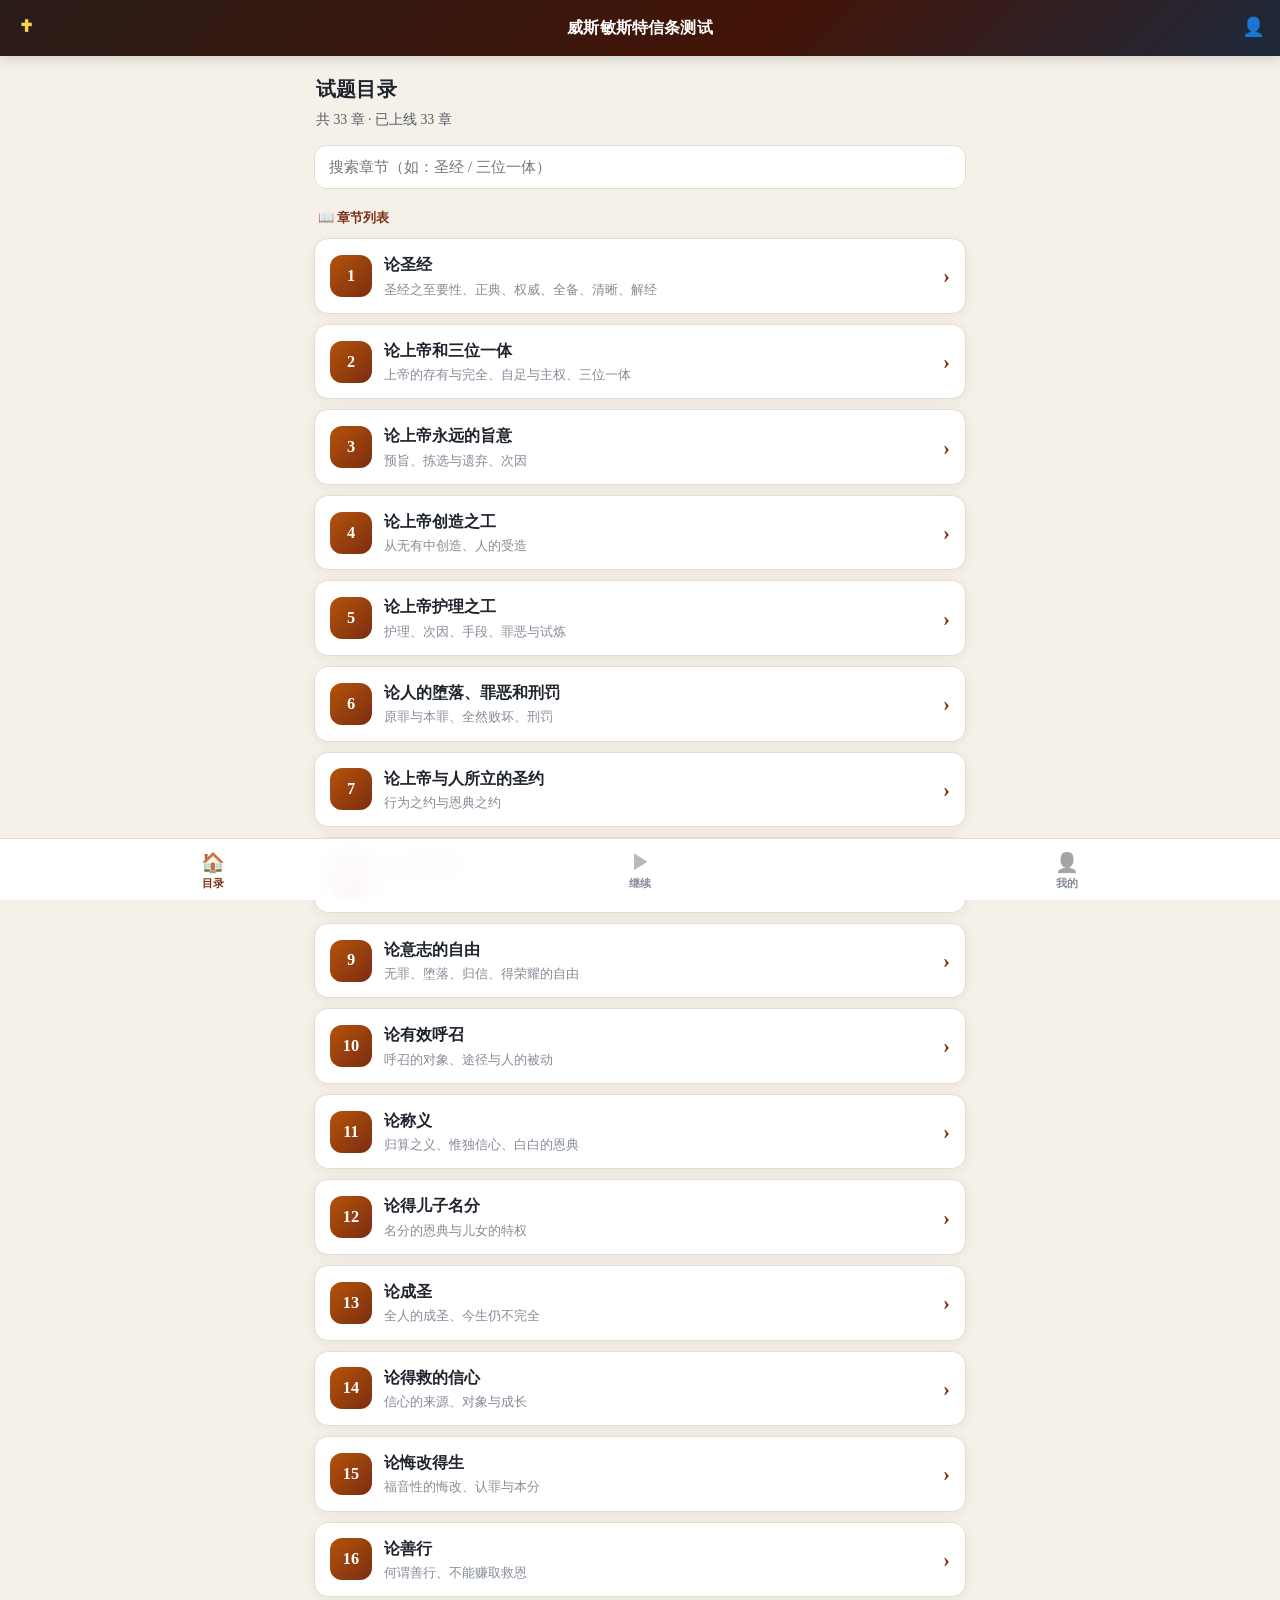
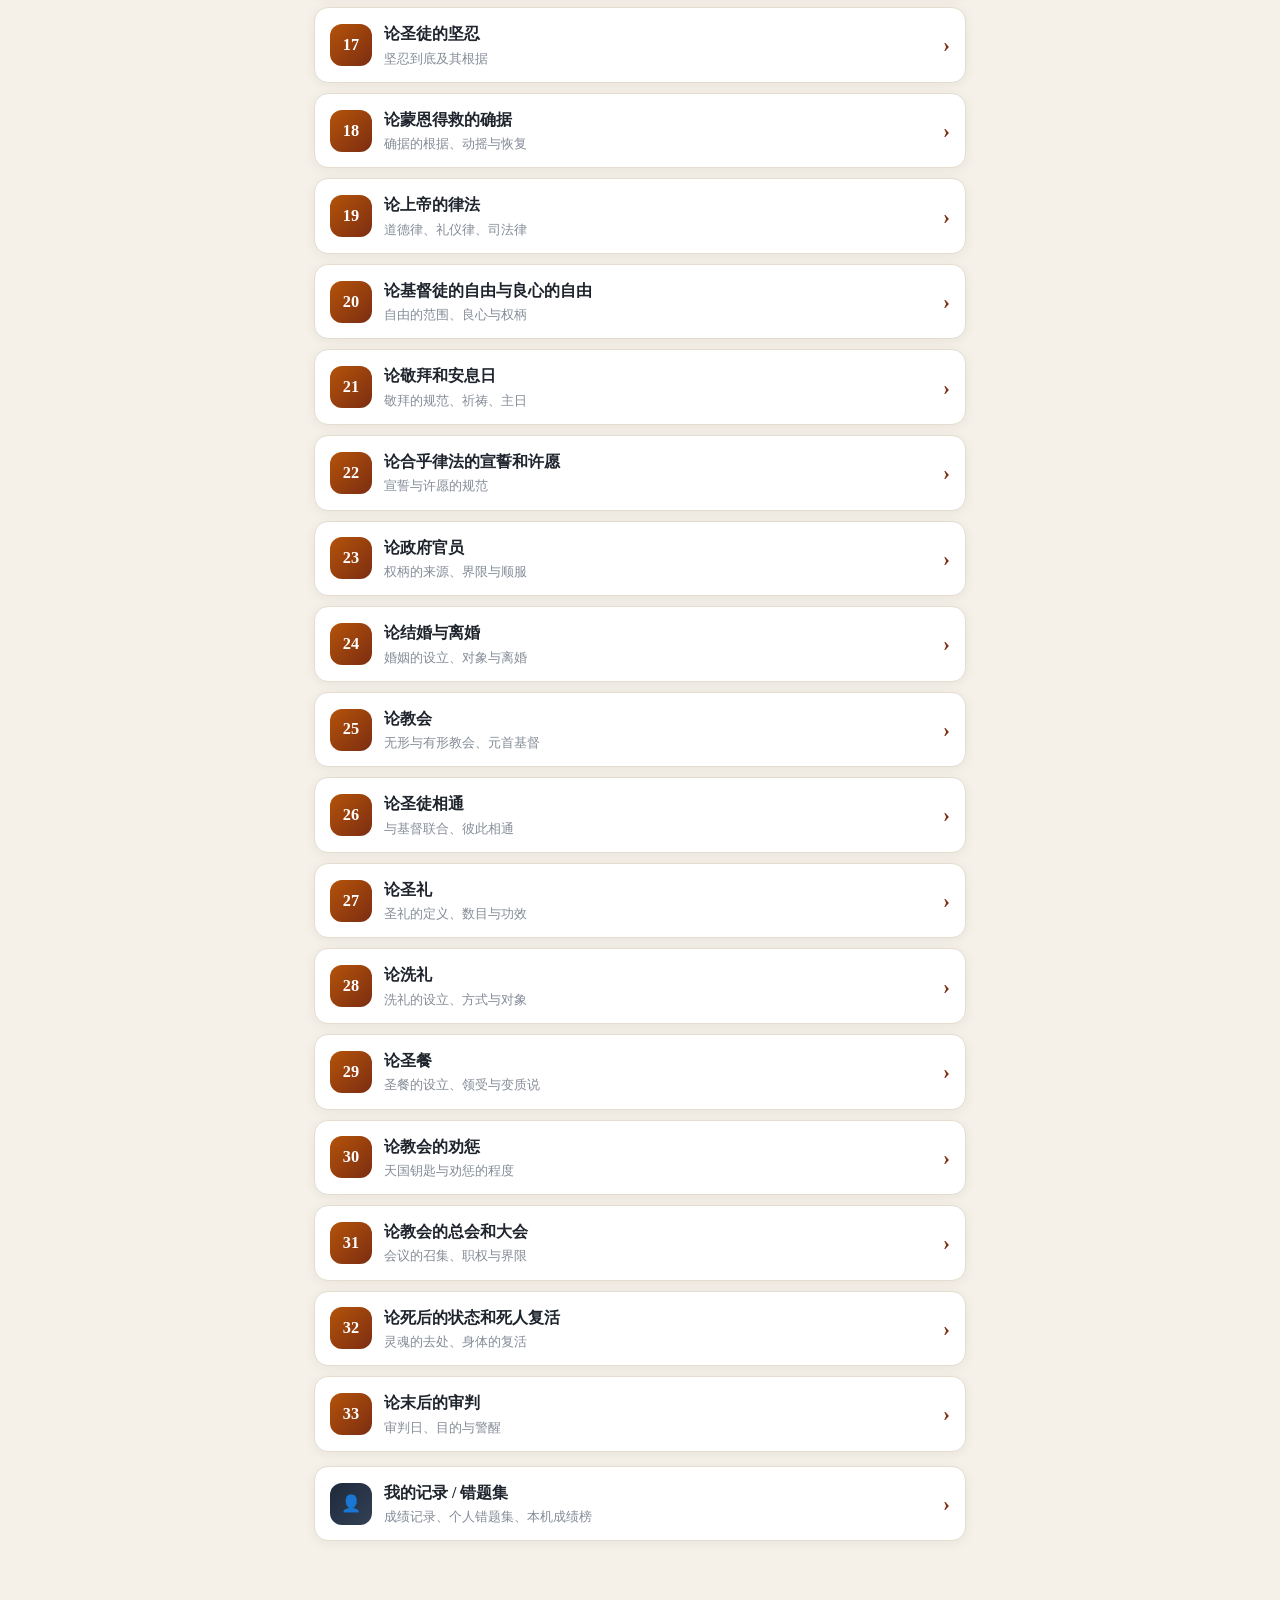
==== commit 7b49b721: "Link chapter list to quiz.html?ch=N" ====
--- a/index.html
+++ b/index.html
@@ -46,7 +46,7 @@
 
   <nav class="tabbar">
     <a class="tab-item" href="index.html"><span class="ico">🏠</span>目录</a>
-    <a class="tab-item" id="tabContinue" href="chapter1.html"><span class="ico">▶</span>继续</a>
+    <a class="tab-item" id="tabContinue" href="quiz.html?ch=1"><span class="ico">▶</span>继续</a>
     <a class="tab-item" href="records.html"><span class="ico">👤</span>我的</a>
   </nav>
 
@@ -79,7 +79,7 @@
 
         html += disabled
           ? '<div class="chapter-row disabled">' + inner + '</div>'
-          : '<a class="chapter-row" href="' + c.id + '.html">' + inner + '</a>';
+          : '<a class="chapter-row" href="quiz.html?ch=' + c.num + '">' + inner + '</a>';
       });
       list.innerHTML = html;
     }
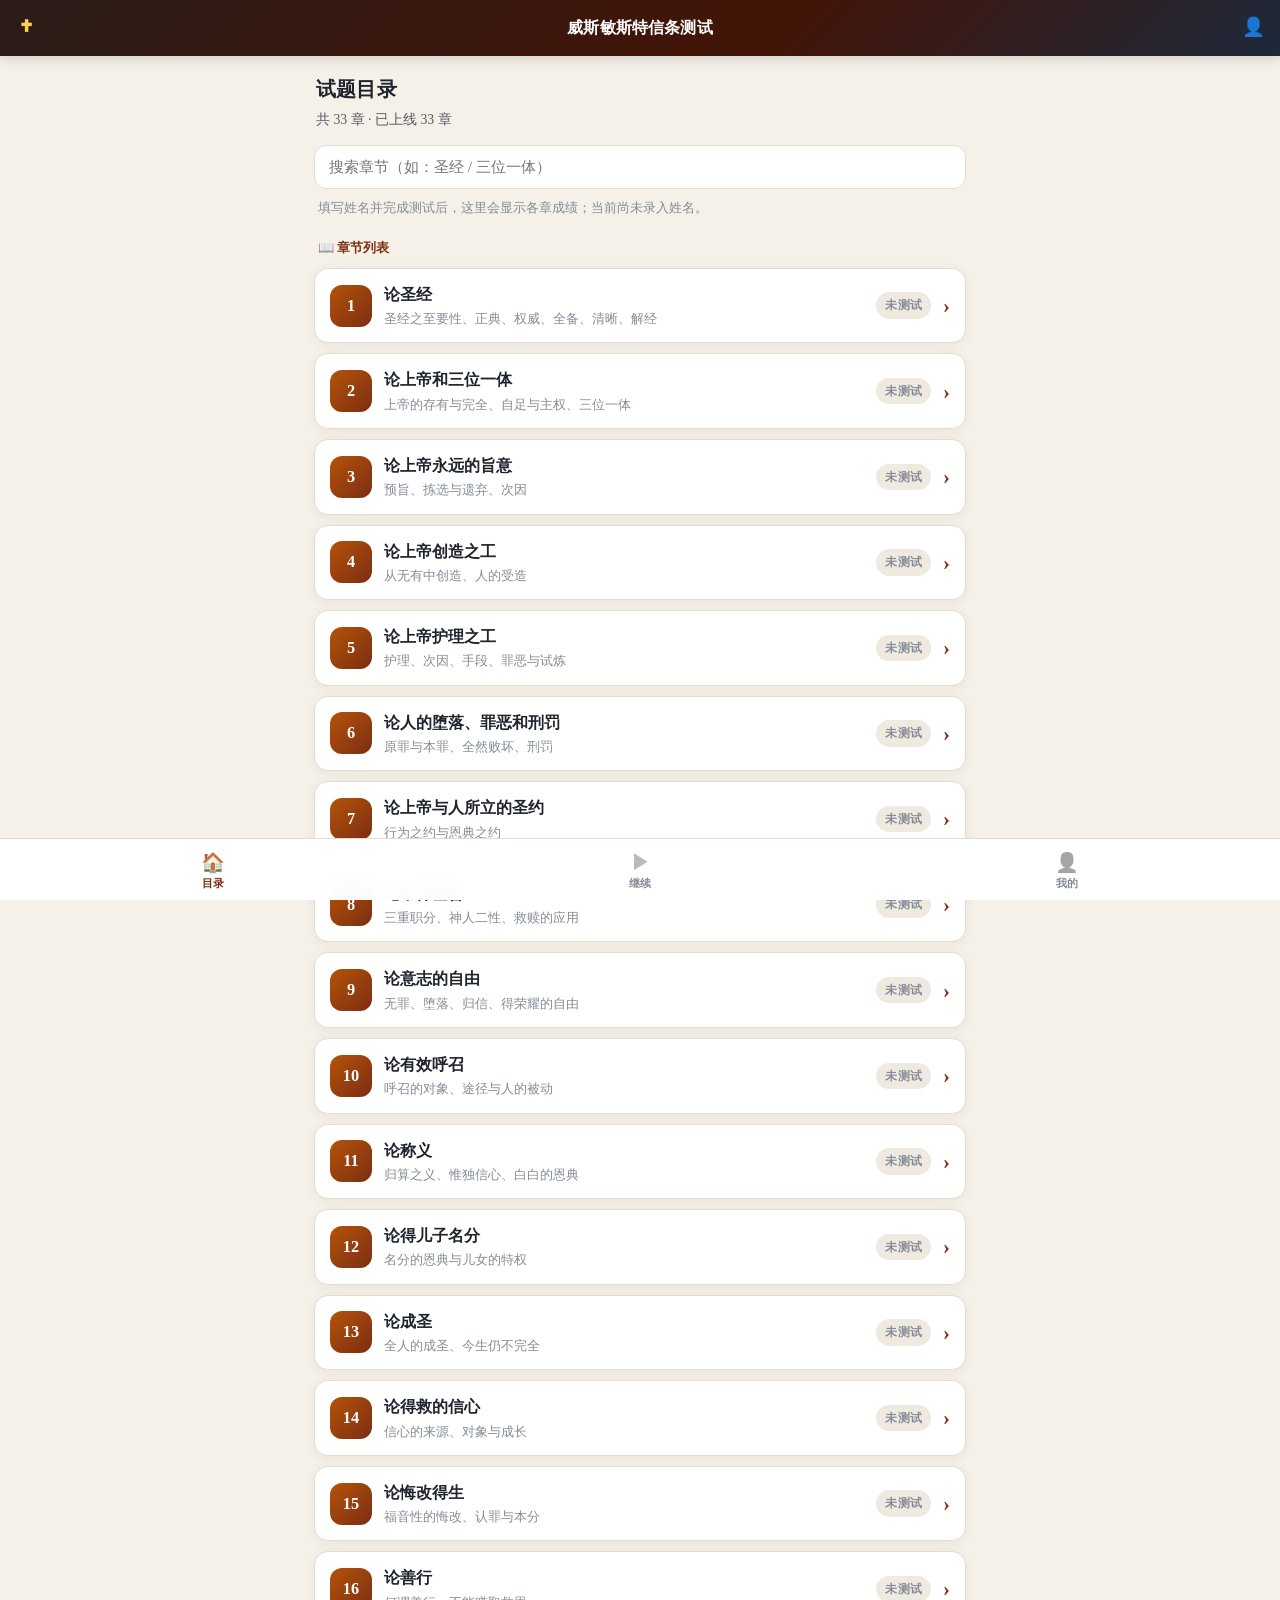
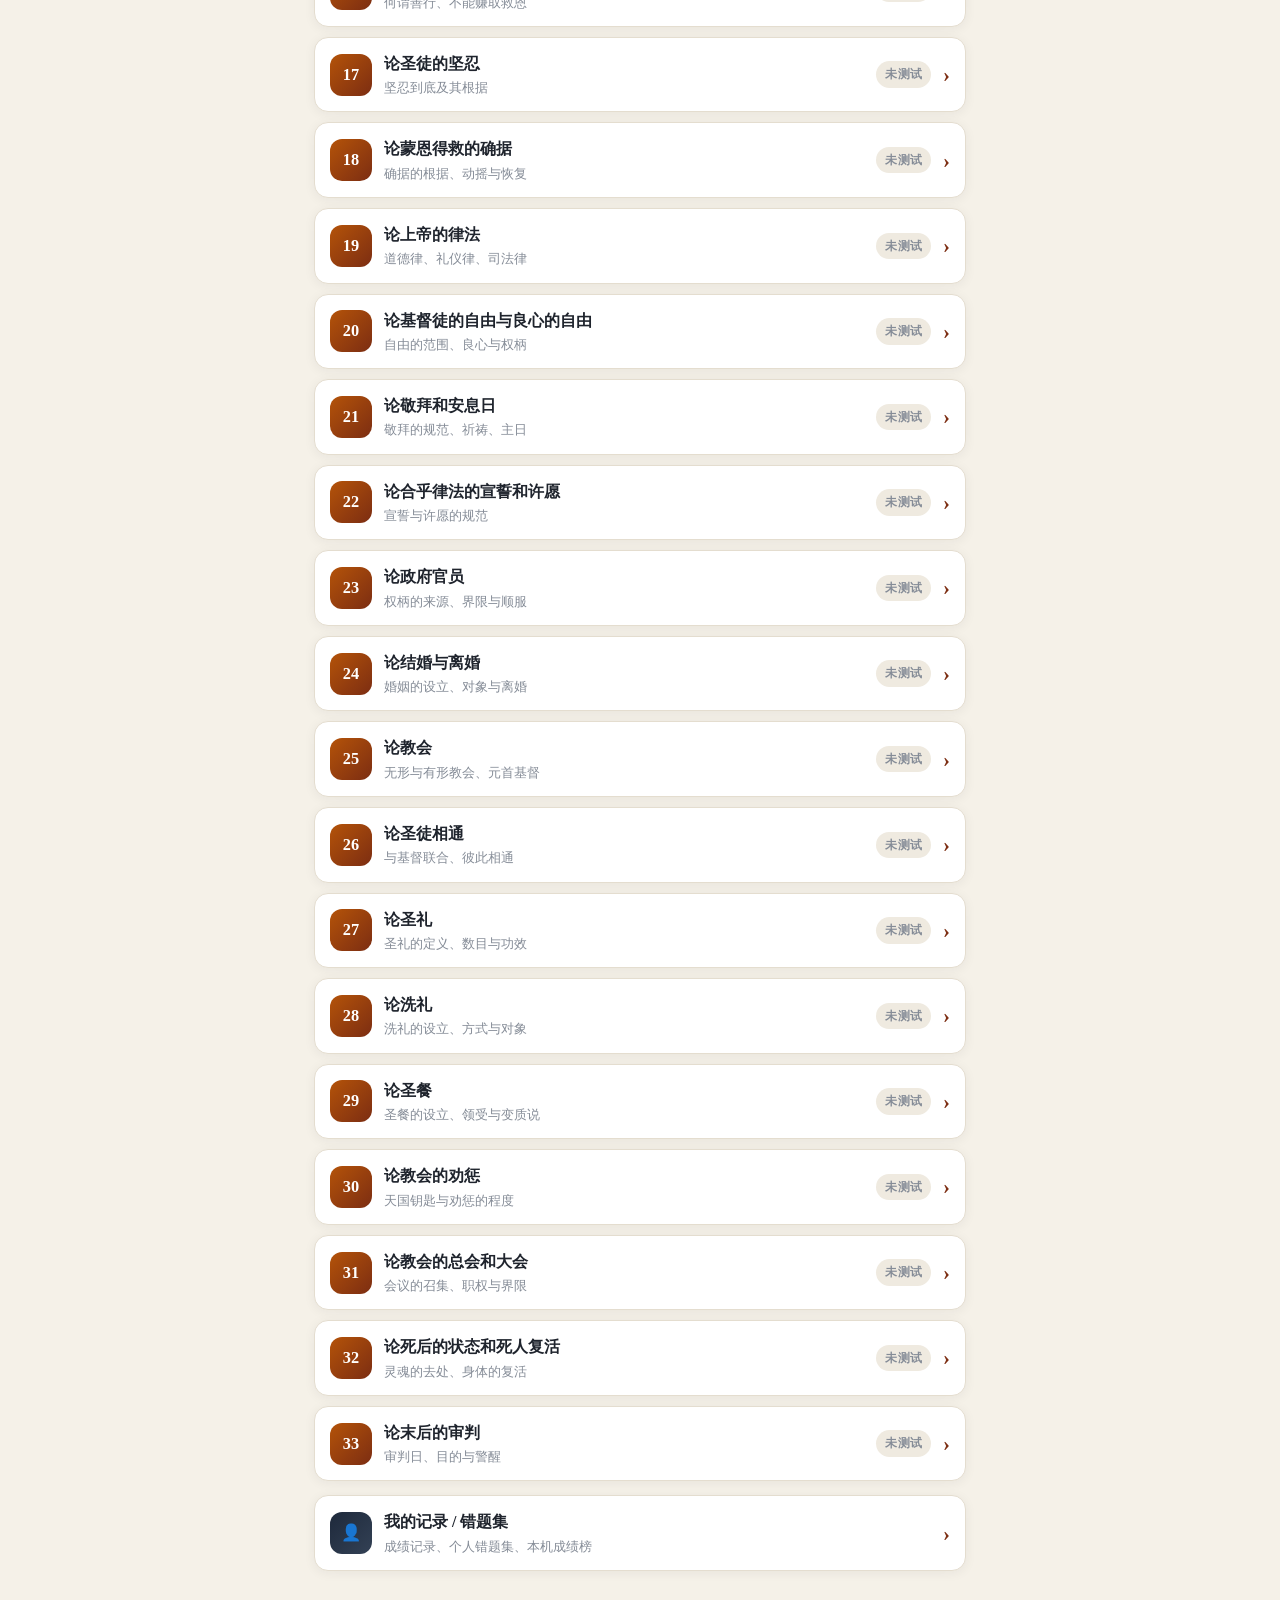
==== commit 10805cb1: "Show latest score / not-tested per chapter on index" ====
--- a/index.html
+++ b/index.html
@@ -9,7 +9,7 @@
   <meta name="apple-mobile-web-app-status-bar-style" content="black-translucent" />
   <meta name="apple-mobile-web-app-title" content="威敏信条测试" />
   <title>《威斯敏斯特信条》在线测试</title>
-  <link rel="stylesheet" href="app.css" />
+  <link rel="stylesheet" href="app.css?v=3" />
   <script src="app.js"></script>
   <script src="chapters.js"></script>
 </head>
@@ -30,6 +30,7 @@
     <div style="margin-bottom:12px;">
       <input id="chapterFilter" class="filter-input" type="text" placeholder="搜索章节（如：圣经 / 三位一体）" oninput="renderChapters()" />
     </div>
+    <div class="hint" id="statusHint" style="margin:-4px 4px 12px;"></div>
 
     <div class="section-label">📖 章节列表</div>
     <div class="chapter-list" id="chapterList"></div>
@@ -51,11 +52,24 @@
   </nav>
 
   <script>
+    function chapterStatus(num) {
+      const name = (WCF.getName() || "").trim();
+      if (!name) return { tested: false };
+      const recs = WCF.getRecords().filter(function (r) {
+        return r.chapterId === ("ch" + num) && (r.name || "").trim() === name;
+      });
+      if (!recs.length) return { tested: false };
+      recs.sort(function (a, b) { return new Date(b.date || 0) - new Date(a.date || 0); });
+      const latest = recs[0];
+      const best = recs.reduce(function (m, r) { return Math.max(m, r.score || 0); }, 0);
+      return { tested: true, latest: latest.score || 0, best: best, count: recs.length };
+    }
+
     function renderChapters() {
       const kw = (document.getElementById("chapterFilter").value || "").trim().toLowerCase();
       const list = document.getElementById("chapterList");
       const all = window.WCF_CHAPTERS || [];
-      const items = all.filter(c => {
+      const items = all.filter(function (c) {
         if (!kw) return true;
         const hay = (String(c.num) + " " + (c.title || "") + " " + (c.desc || "")).toLowerCase();
         return hay.indexOf(kw) !== -1;
@@ -67,14 +81,22 @@
       }
 
       let html = "";
-      items.forEach(c => {
+      items.forEach(function (c) {
         const disabled = !c.ready;
+        let statusHtml = "";
+        if (c.ready) {
+          const st = chapterStatus(c.num);
+          statusHtml = st.tested
+            ? '<span class="chap-status done" title="最好 ' + st.best + ' 分 · 共测 ' + st.count + ' 次">✓ ' + st.latest + ' 分</span>'
+            : '<span class="chap-status todo">未测试</span>';
+        }
         const inner =
           '<div class="num">' + c.num + '</div>' +
           '<div class="info">' +
             '<h3>' + c.title + (c.ready ? '' : ' <span class="chip">待上线</span>') + '</h3>' +
             (c.desc ? '<p>' + c.desc + '</p>' : '') +
           '</div>' +
+          statusHtml +
           (c.ready ? '<div class="go">›</div>' : '');
 
         html += disabled
@@ -86,9 +108,18 @@
 
     (function init() {
       const all = window.WCF_CHAPTERS || [];
-      const ready = all.filter(c => c.ready).length;
+      const ready = all.filter(function (c) { return c.ready; }).length;
+      const name = (WCF.getName() || "").trim();
+      let tested = 0;
+      if (name) {
+        all.forEach(function (c) { if (c.ready && chapterStatus(c.num).tested) tested++; });
+      }
       const el = document.getElementById("listSummary");
-      if (el) el.textContent = `共 ${all.length} 章 · 已上线 ${ready} 章`;
+      if (el) el.textContent = "共 " + all.length + " 章 · 已上线 " + ready + " 章" + (name ? " · 已测试 " + tested + " 章" : "");
+      const hint = document.getElementById("statusHint");
+      if (hint) hint.textContent = name
+        ? "徽标显示「" + name + "」在本机各章的最新成绩；未测试的章节显示为灰色。"
+        : "填写姓名并完成测试后，这里会显示各章成绩；当前尚未录入姓名。";
       renderChapters();
     })();
   </script>
--- a/app.css
+++ b/app.css
@@ -679,6 +679,27 @@
 .chapter-row.disabled { opacity: 0.55; box-shadow: none; }
 .chapter-row.disabled .num { background: var(--surface-2); color: var(--muted); }
 
+.chap-status {
+  flex: 0 0 auto;
+  font-size: 0.72rem;
+  font-weight: 700;
+  padding: 4px 9px;
+  border-radius: 999px;
+  white-space: nowrap;
+  letter-spacing: 0.02em;
+}
+
+.chap-status.done {
+  background: var(--ok-bg);
+  color: var(--ok-text);
+  border: 1px solid #a7f3d0;
+}
+
+.chap-status.todo {
+  background: var(--surface-2);
+  color: var(--muted);
+}
+
 @media (min-width: 720px) {
   .app-main { padding-top: calc(var(--appbar-h) + 16px); }
 }
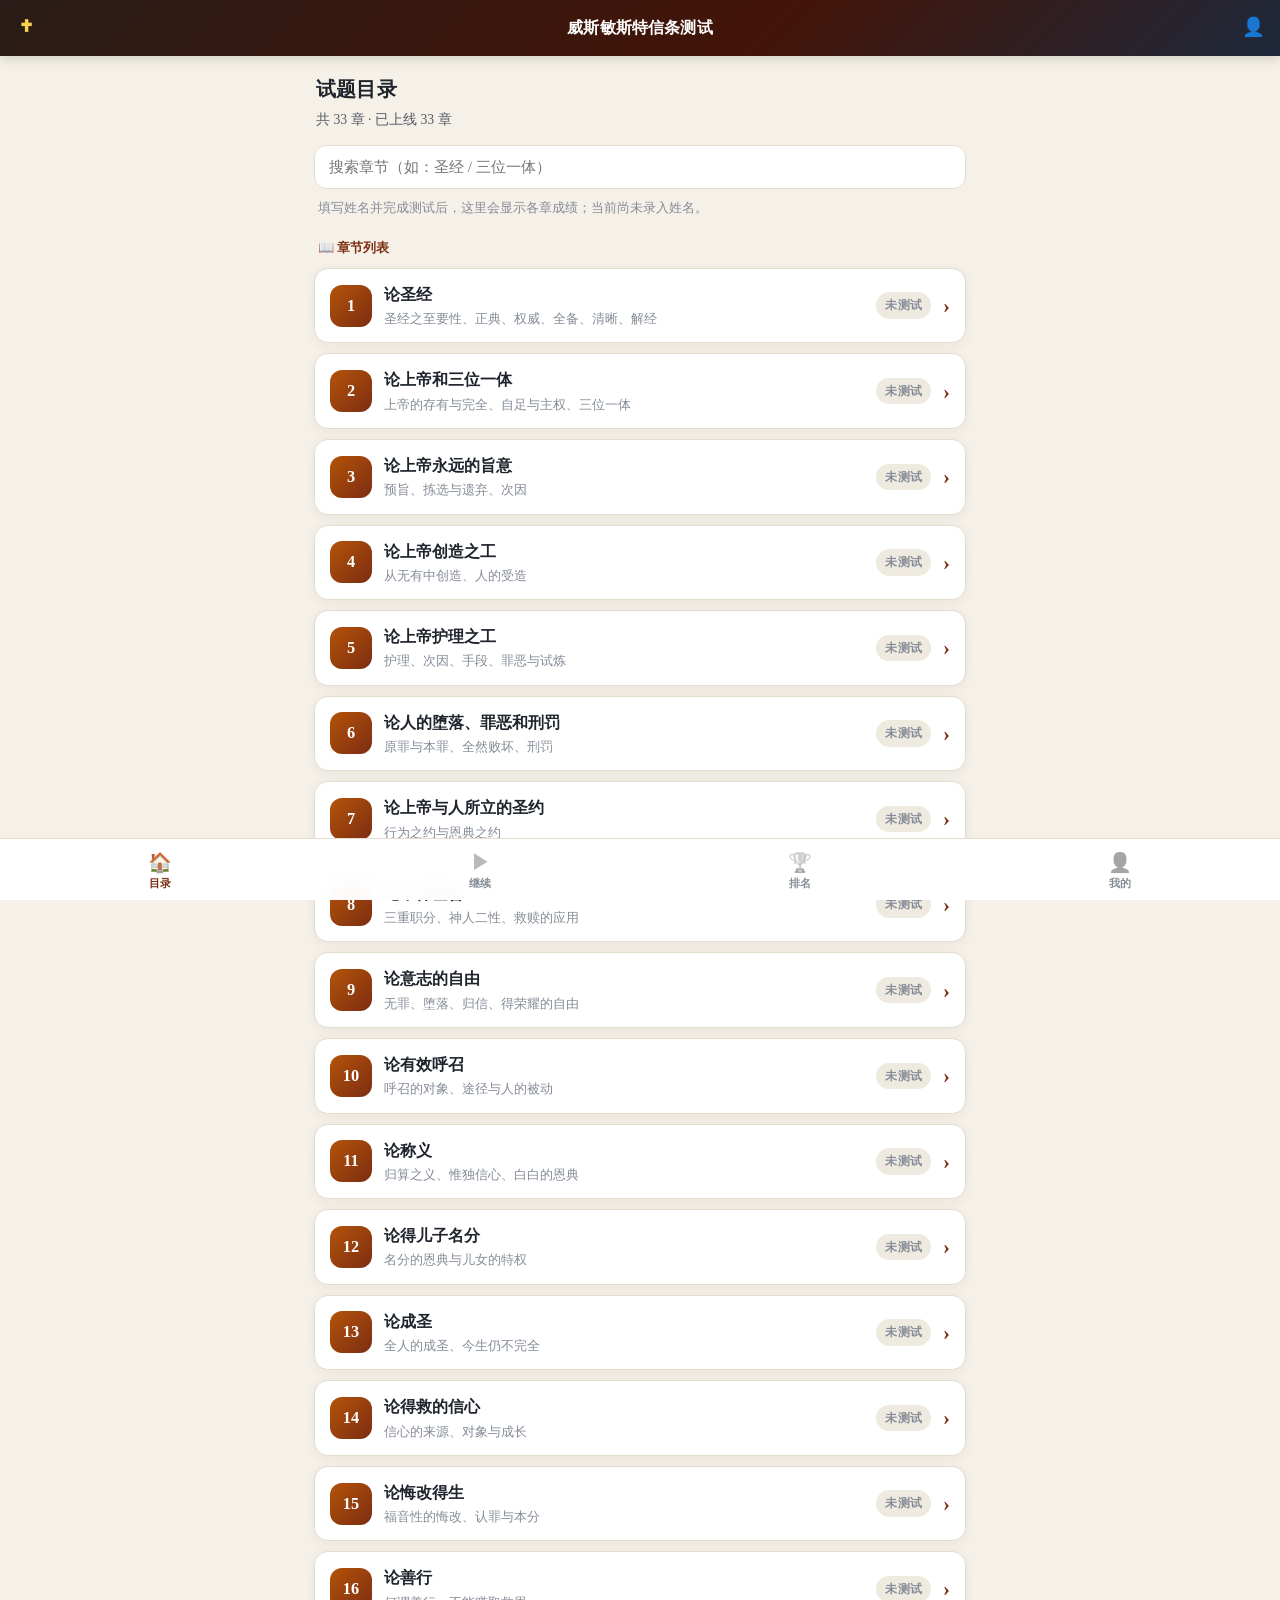
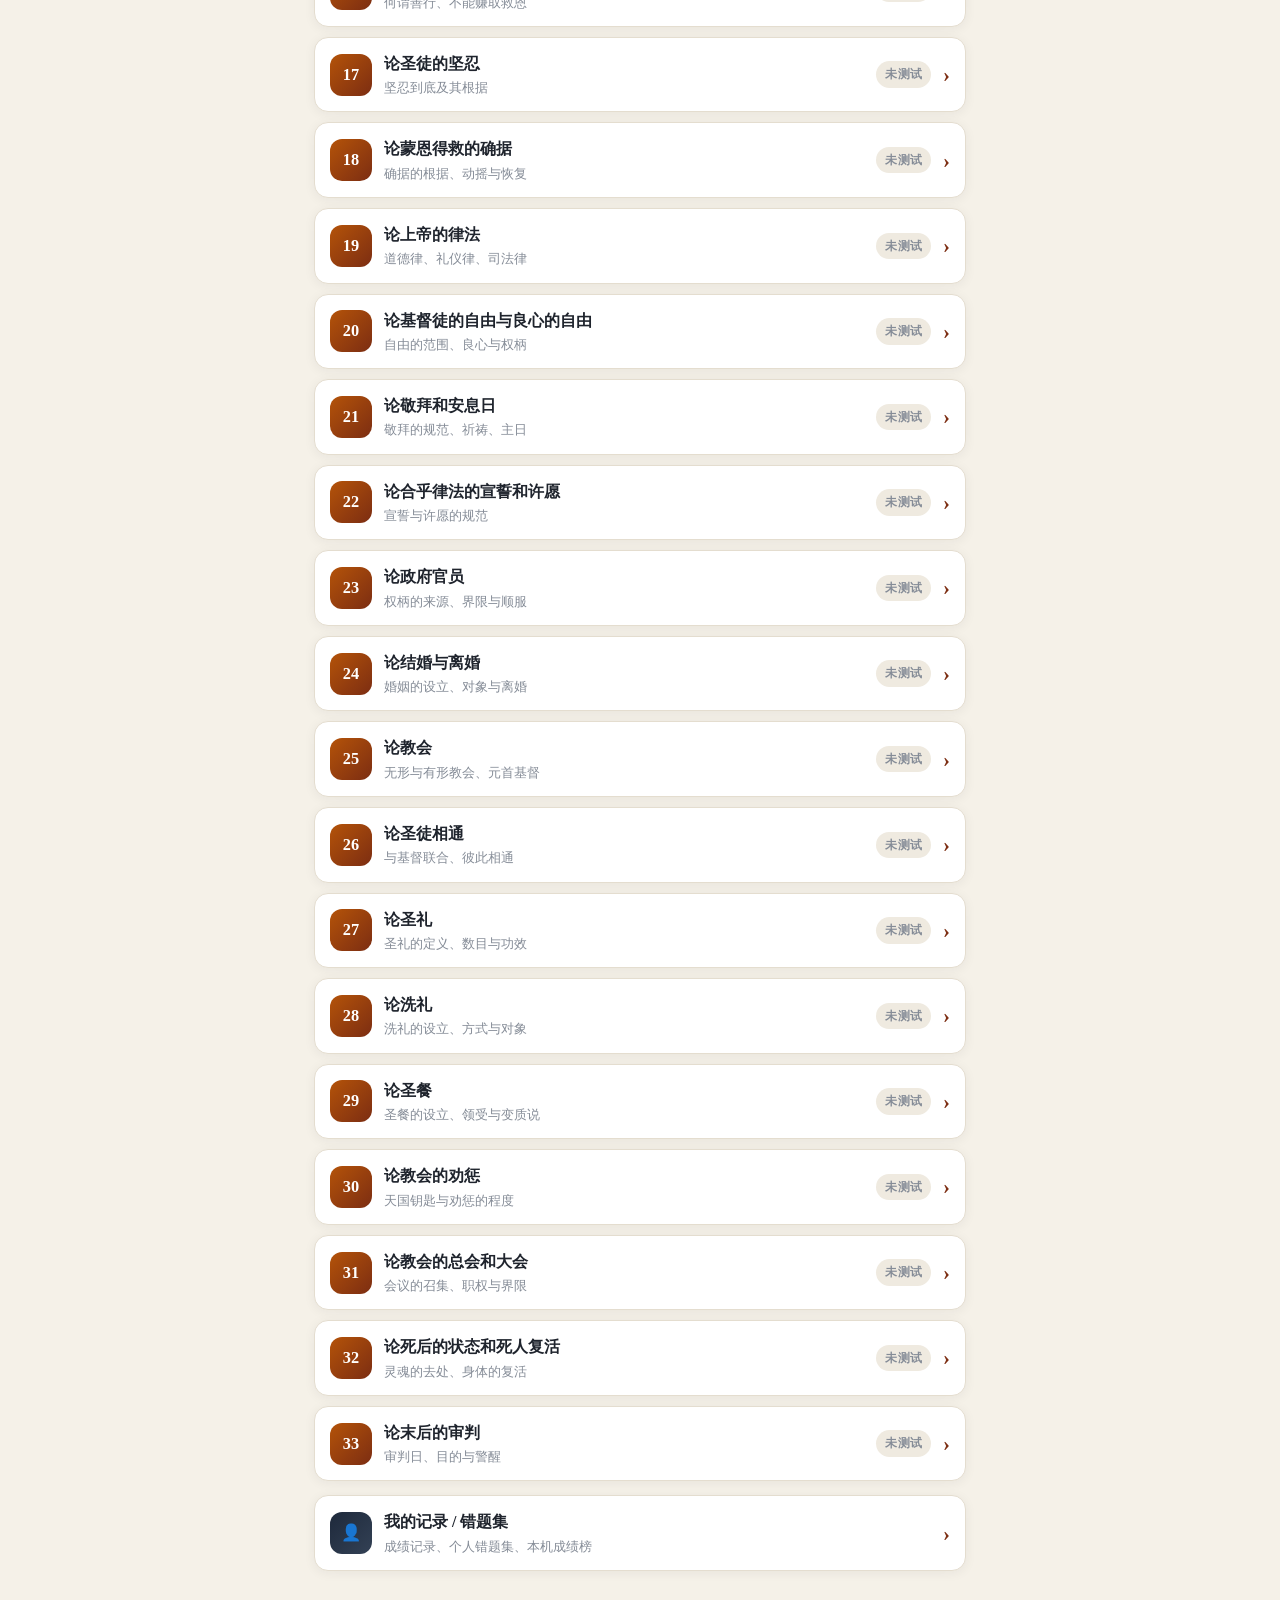
==== commit 2bfafc30: "Add Ranking tab to bottom nav" ====
--- a/index.html
+++ b/index.html
@@ -10,7 +10,8 @@
   <meta name="apple-mobile-web-app-title" content="威敏信条测试" />
   <title>《威斯敏斯特信条》在线测试</title>
   <link rel="stylesheet" href="app.css?v=3" />
-  <script src="app.js"></script>
+  <script src="app.js?v=3"></script>
+  <script src="cloud.js?v=1"></script>
   <script src="chapters.js"></script>
 </head>
 <body>
@@ -48,14 +49,18 @@
   <nav class="tabbar">
     <a class="tab-item" href="index.html"><span class="ico">🏠</span>目录</a>
     <a class="tab-item" id="tabContinue" href="quiz.html?ch=1"><span class="ico">▶</span>继续</a>
+    <a class="tab-item" href="ranking.html"><span class="ico">🏆</span>排名</a>
     <a class="tab-item" href="records.html"><span class="ico">👤</span>我的</a>
   </nav>
 
   <script>
+    let DATA = [];
+    if (window.WCF) { DATA = WCF.getRecords(); }
+
     function chapterStatus(num) {
       const name = (WCF.getName() || "").trim();
       if (!name) return { tested: false };
-      const recs = WCF.getRecords().filter(function (r) {
+      const recs = DATA.filter(function (r) {
         return r.chapterId === ("ch" + num) && (r.name || "").trim() === name;
       });
       if (!recs.length) return { tested: false };
@@ -63,6 +68,22 @@
       const latest = recs[0];
       const best = recs.reduce(function (m, r) { return Math.max(m, r.score || 0); }, 0);
       return { tested: true, latest: latest.score || 0, best: best, count: recs.length };
+    }
+
+    function updateSummary() {
+      const all = window.WCF_CHAPTERS || [];
+      const ready = all.filter(function (c) { return c.ready; }).length;
+      const name = (WCF.getName() || "").trim();
+      let tested = 0;
+      if (name) {
+        all.forEach(function (c) { if (c.ready && chapterStatus(c.num).tested) tested++; });
+      }
+      const el = document.getElementById("listSummary");
+      if (el) el.textContent = "共 " + all.length + " 章 · 已上线 " + ready + " 章" + (name ? " · 已测试 " + tested + " 章" : "");
+      const hint = document.getElementById("statusHint");
+      if (hint) hint.textContent = name
+        ? "徽标显示「" + name + "」的最新成绩（云端同步，含跨设备记录）；未测试的章节显示为灰色。"
+        : "填写姓名并完成测试后，这里会显示各章成绩；当前尚未录入姓名。";
     }
 
     function renderChapters() {
@@ -107,20 +128,15 @@
     }
 
     (function init() {
-      const all = window.WCF_CHAPTERS || [];
-      const ready = all.filter(function (c) { return c.ready; }).length;
-      const name = (WCF.getName() || "").trim();
-      let tested = 0;
-      if (name) {
-        all.forEach(function (c) { if (c.ready && chapterStatus(c.num).tested) tested++; });
+      updateSummary();
+      renderChapters();
+      if (window.Cloud && Cloud.enabled) {
+        Cloud.getMergedRecords().then(function (rs) {
+          DATA = rs || DATA;
+          updateSummary();
+          renderChapters();
+        }).catch(function () {});
       }
-      const el = document.getElementById("listSummary");
-      if (el) el.textContent = "共 " + all.length + " 章 · 已上线 " + ready + " 章" + (name ? " · 已测试 " + tested + " 章" : "");
-      const hint = document.getElementById("statusHint");
-      if (hint) hint.textContent = name
-        ? "徽标显示「" + name + "」在本机各章的最新成绩；未测试的章节显示为灰色。"
-        : "填写姓名并完成测试后，这里会显示各章成绩；当前尚未录入姓名。";
-      renderChapters();
     })();
   </script>
 </body>
